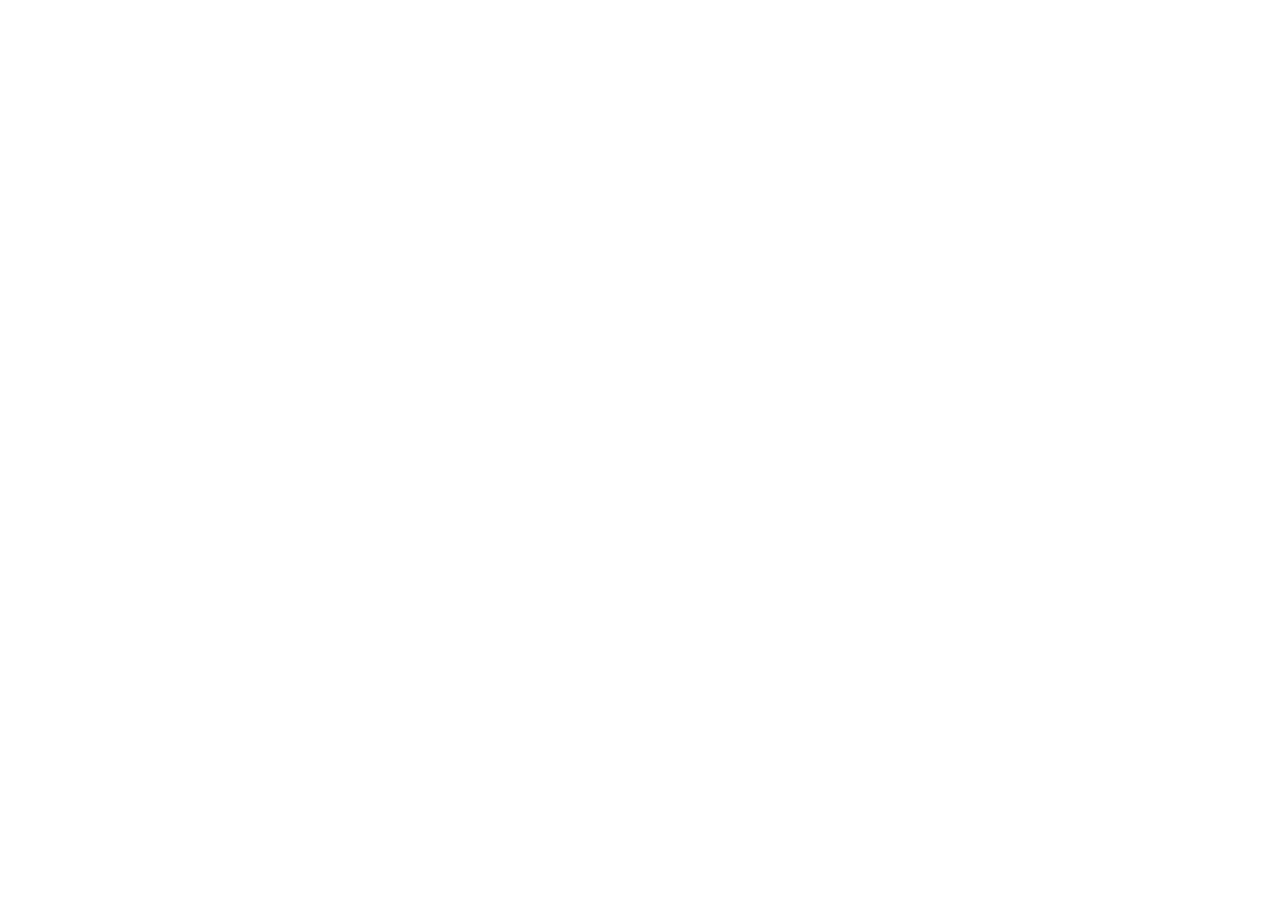
==== index.html @ c8fdb0d6 "Rename index (2).html to index.html" ====
<!DOCTYPE html>
<html lang="en">
<head>
<meta charset="UTF-8"/>
<meta name="viewport" content="width=device-width,initial-scale=1.0"/>
<title>VK Air Conditioner &amp; Service | AC Repair &amp; Installation — Coimbatore</title>
<meta name="description" content="VK Air Conditioner &amp; Service — trusted AC repair, installation, gas refilling and servicing across Coimbatore and 40km. Your Comfort, Our Responsibility."/>
<meta property="og:title" content="VK Air Conditioner &amp; Service — Coimbatore"/>
<meta property="og:description" content="Doorstep AC service by Vinoth Kumar S. — 5+ years, honest pricing, all brands."/>
<meta property="og:image" content="logo.png"/>
<link rel="icon" type="image/png" href="logo.png"/>
<link href="https://fonts.googleapis.com/css2?family=Cormorant+Garamond:ital,wght@0,400;0,600;0,700;1,400;1,700&family=Outfit:wght@300;400;500;600;700&family=JetBrains+Mono:wght@400;500&display=swap" rel="stylesheet"/>
<script type="application/ld+json">{"@context":"https://schema.org","@type":"LocalBusiness","name":"VK Air Conditioner & Service","telephone":"+91-96774-52008","email":"VKAirconditionservice002@gmail.com","slogan":"Your Comfort, Our Responsibility","address":{"@type":"PostalAddress","streetAddress":"Sastri Road, Rathinapuri","addressLocality":"Coimbatore","postalCode":"641027","addressRegion":"Tamil Nadu","addressCountry":"IN"},"openingHoursSpecification":{"@type":"OpeningHoursSpecification","dayOfWeek":["Monday","Tuesday","Wednesday","Thursday","Friday","Saturday"],"opens":"09:00","closes":"18:00"},"founder":{"@type":"Person","name":"Vinoth Kumar S."}}<\/script>
<link rel="stylesheet" href="style.css"/>
</head>
<body>
<a href="#main" class="skip-link">Skip to main content</a>
<div id="cur-ring"></div><div id="cur-dot"></div>
<canvas id="ember-canvas"></canvas>
<div class="nebula"></div>

<!-- TOP BAR -->
<div id="topbar">
  <div class="tb-left">
    <a class="tb-item" href="tel:+919677452008">&#128222; +91 96774 52008</a>
    <a class="tb-item" href="mailto:VKAirconditionservice002@gmail.com">&#9993; VKAirconditionservice002@gmail.com</a>
    <span class="tb-item">&#128336; Mon-Sat 9AM-6PM</span>
  </div>
  <div><span class="tb-badge">&#128205; Coimbatore + 40 km</span></div>
</div>

<!-- NAVBAR -->
<nav id="navbar">
  <a href="#hero" class="nav-brand">
    <img src="logo.png" alt="VK Air Conditioner and Service Logo" class="nav-logo"/>
    <div class="nav-text-wrap">
      <div class="nav-name">VK Air <b>Conditioner</b> &amp; Service</div>
      <div class="nav-tagline">Your Comfort, Our Responsibility</div>
    </div>
  </a>
  <ul class="nav-links">
    <li><a href="#services">Services</a></li>
    <li><a href="#about">About</a></li>
    <li><a href="#service-area">Coverage</a></li>
    <li><a href="#why">Why Us</a></li>
    <li><a href="#faq">FAQ</a></li>
    <li><a href="#contact">Contact</a></li>
  </ul>
  <a class="btn-nav-call" href="tel:+919677452008">&#128222; Call Now</a>
  <button class="ham" id="ham" onclick="openNav()"><span></span><span></span><span></span></button>
</nav>
<div class="m-overlay" id="mOverlay" onclick="closeNav()"></div>
<div class="m-nav" id="mNav">
  <button class="m-close" onclick="closeNav()">X</button>
  <a href="#services" onclick="closeNav()">Services</a>
  <a href="#about" onclick="closeNav()">About Us</a>
  <a href="#service-area" onclick="closeNav()">Coverage</a>
  <a href="#why" onclick="closeNav()">Why Us</a>
  <a href="#faq" onclick="closeNav()">FAQ</a>
  <a href="#contact" onclick="closeNav()">Contact</a>
  <a href="tel:+919677452008" style="color:var(--gold);font-weight:600">&#128222; +91 96774 52008</a>
</div>

<main id="main">

<!-- HERO -->
<section id="hero">
  <div class="hero-inner">
    <div class="hero-left">
      <div class="h-eyebrow"><span>&#128081;</span> Founder-Led | 5+ Years | Coimbatore</div>
      <h1 class="hero-title">
        <span class="t-small">Your Comfort,</span>
        <span class="t-accent">Our Responsibility.</span>
      </h1>
      <p class="hero-sub"><strong>VK Air Conditioner &amp; Service</strong> delivers honest, doorstep AC repair and installation across Coimbatore — handled personally by <strong>Vinoth Kumar S.</strong>, Senior Technician &amp; Founder.</p>
      <div class="hero-ctas">
        <button class="btn-primary" onclick="openModal()">&#128295; Book a Service</button>
        <a class="btn-outline" href="tel:+919677452008">&#128222; +91 96774 52008</a>
      </div>
      <div class="hero-stats">
        <div class="hst"><div class="hst-num" data-count="5" data-sfx="+">5+</div><div class="hst-label">Years Experience</div></div>
        <div class="hst"><div class="hst-num" data-count="40" data-sfx=" km">40 km</div><div class="hst-label">Service Radius</div></div>
        <div class="hst"><div class="hst-num">100%</div><div class="hst-label">Doorstep Service</div></div>
        <div class="hst"><div class="hst-num">Mon-Sat</div><div class="hst-label">9 AM - 6 PM</div></div>
      </div>
    </div>
    <div class="hero-right">
      <div class="scan"></div><div class="scan"></div>
      <div class="orb-ring orb-r1"><div class="orb-node on-gold">&#10052;</div></div>
      <div class="orb-ring orb-r2"><div class="orb-node on-red">&#128295;</div></div>
      <div class="orb-ring orb-r3"><div class="orb-node on-cream">&#9881;</div></div>
      <div class="hero-card">
        <div class="hc-icon">&#10052;</div>
        <div class="hc-title">AC Health Check</div>
        <div class="hc-sub">On-Site | Clear Quote</div>
        <div class="hc-div"></div>
        <div class="hc-rows">
          <div class="hc-row"><span>Cooling</span><b>Checked</b></div>
          <div class="hc-row"><span>Gas Level</span><b>Checked</b></div>
          <div class="hc-row"><span>Drainage</span><b>Checked</b></div>
        </div>
        <div class="hc-badge">SERVICE ACTIVE</div>
      </div>
      <div class="chip chip-1"><div class="chip-label">Service Area</div><div class="chip-val">Coimbatore + 40km</div><div class="chip-delta">Rathinapuri HQ</div></div>
      <div class="chip chip-2"><div class="chip-label">Available</div><div class="chip-val">Mon to Sat</div><div class="chip-delta">9 AM to 6 PM</div></div>
    </div>
  </div>
</section>

<!-- SERVICES -->
<section id="services">
  <div class="container">
    <div class="sec-head">
      <span class="sec-eye">// What We Do</span>
      <h2 class="sec-title">Complete AC <em>Service &amp; Repair</em></h2>
      <div class="gold-line"><div class="gold-line-inner">&#10070;</div></div>
      <p class="sec-sub">From routine maintenance to urgent repairs — every AC issue handled honestly and with care.</p>
    </div>
  </div>
  <div class="svc-list">
    <div class="svc-row from-left">
      <div class="svc-content"><div class="svc-num">// 01</div><div class="svc-name">AC Service &amp; Maintenance</div><p class="svc-desc">Regular cleaning, filter wash, coil cleaning and performance check to keep your AC running efficiently all year long. Prevents costly breakdowns before they happen.</p><div class="svc-tag">&#11088; Most Booked</div></div>
      <div class="svc-visual"><div class="svc-icon-bg">&#129529;</div><div class="svc-icon-fg">&#129529;</div></div>
    </div>
    <div class="svc-row from-right reversed">
      <div class="svc-content"><div class="svc-num">// 02</div><div class="svc-name">AC Repair</div><p class="svc-desc">Full diagnosis and repair of cooling failures, poor airflow, unusual noises, remote faults, PCB issues and all other AC problems — all brands covered.</p><div class="svc-tag">&#128295; All Brands</div></div>
      <div class="svc-visual"><div class="svc-icon-bg">&#128295;</div><div class="svc-icon-fg">&#128295;</div></div>
    </div>
    <div class="svc-row from-left">
      <div class="svc-content"><div class="svc-num">// 03</div><div class="svc-name">AC Installation</div><p class="svc-desc">Professional installation of new split and window AC units — proper piping, electrical connection and a full post-install test run included.</p><div class="svc-tag">&#127959; New Units</div></div>
      <div class="svc-visual"><div class="svc-icon-bg">&#127959;</div><div class="svc-icon-fg">&#127959;</div></div>
    </div>
    <div class="svc-row from-right reversed">
      <div class="svc-content"><div class="svc-num">// 04</div><div class="svc-name">AC Dismantling &amp; Relocation</div><p class="svc-desc">Safe removal and careful reinstallation of your AC when you are shifting home or rearranging your space. Indoor and outdoor units both handled.</p><div class="svc-tag">&#128230; Shifting Service</div></div>
      <div class="svc-visual"><div class="svc-icon-bg">&#128230;</div><div class="svc-icon-fg">&#128230;</div></div>
    </div>
    <div class="svc-row from-left">
      <div class="svc-content"><div class="svc-num">// 05</div><div class="svc-name">AC Gas Refilling</div><p class="svc-desc">Refrigerant top-up and recharge for all common gas types. A thorough leak check is performed before refilling to ensure lasting cooling performance.</p><div class="svc-tag">&#127777; All Gas Types</div></div>
      <div class="svc-visual"><div class="svc-icon-bg">&#127777;</div><div class="svc-icon-fg">&#127777;</div></div>
    </div>
    <div class="svc-row from-right reversed">
      <div class="svc-content"><div class="svc-num">// 06</div><div class="svc-name">Water &amp; Gas Leakage Repair</div><p class="svc-desc">Fixing indoor unit water dripping caused by blocked drains. Detecting and sealing refrigerant leaks at joints, valves or coils — then precise recharge.</p><div class="svc-tag">&#128167; Leak Specialists</div></div>
      <div class="svc-visual"><div class="svc-icon-bg">&#128167;</div><div class="svc-icon-fg">&#128167;</div></div>
    </div>
    <div class="svc-row from-left">
      <div class="svc-content"><div class="svc-num">// 07</div><div class="svc-name">General AC Complaints</div><p class="svc-desc">Odd smells, ice formation, unit not switching on, thermostat problems, error codes — any AC complaint is taken seriously and fully resolved.</p><div class="svc-tag">&#128203; All Issues Welcome</div></div>
      <div class="svc-visual"><div class="svc-icon-bg">&#128203;</div><div class="svc-icon-fg">&#128203;</div></div>
    </div>
  </div>
</section>

<!-- ABOUT -->
<section id="about">
  <div class="container">
    <div class="about-wrap">
      <div class="founder-stage">
        <div class="founder-rings"><div class="fr fr-1"></div><div class="fr fr-2"></div><div class="fr fr-3"></div></div>
        <div class="founder-card">
          <div class="founder-glow"></div>
          <div class="founder-crown-icon">&#128081;</div>
          <div class="founder-av">VK</div>
          <div class="founder-name">Vinoth Kumar S.</div>
          <div class="founder-role">Founder &amp; Senior Technician</div>
          <div class="founder-exp">5+ Years of Experience</div>
          <div class="founder-sep"></div>
          <p class="founder-quote">"Every customer deserves an honest diagnosis and a job done right — that is the promise behind VK Air Conditioner and Service."</p>
        </div>
      </div>
      <div class="about-content">
        <div class="a-label">// About Us</div>
        <h2 class="about-title">Founder-Led Service, <em>Built on Trust</em></h2>
        <p class="about-p">VK Air Conditioner &amp; Service was founded by <strong>Vinoth Kumar S.</strong>, a senior AC technician with over five years of hands-on experience repairing, installing and maintaining air conditioners across Coimbatore.</p>
        <p class="about-p">Every job is handled personally — with the same care you would want for your own home. No middlemen, no call centers, just direct, honest doorstep service from someone who knows AC systems inside and out.</p>
        <div class="about-list">
          <div class="about-li"><div class="ali-icon">&#128081;</div>Founder-led — every visit handled personally by Vinoth Kumar S.</div>
          <div class="about-li"><div class="ali-icon">&#11088;</div>5+ years of focused AC repair, installation and maintenance expertise</div>
          <div class="about-li"><div class="ali-icon">&#128205;</div>Based in Rathinapuri, covering Coimbatore and up to 40km around</div>
        </div>
        <div class="about-nums">
          <div class="an-box"><div class="an-num">5+</div><div class="an-label">Years Experience</div></div>
          <div class="an-box"><div class="an-num">40 km</div><div class="an-label">Service Radius</div></div>
          <div class="an-box"><div class="an-num">100%</div><div class="an-label">Doorstep Service</div></div>
          <div class="an-box"><div class="an-num">All</div><div class="an-label">Brands Serviced</div></div>
        </div>
      </div>
    </div>
  </div>
</section>

<!-- SERVICE AREA -->
<section id="service-area">
  <div class="container">
    <div class="area-wrap">
      <div class="area-radar-stage">
        <div class="ar-sweep"></div>
        <div class="ar-ring ar-r3"></div><div class="ar-ring ar-r2"></div><div class="ar-ring ar-r1"></div>
        <div class="ar-center">VK</div>
        <div class="ar-pin" style="top:calc(50% - 58px);left:calc(50% + 40px);transform:translate(-50%,-50%)"><div class="ar-dot"></div><div class="ar-pin-label">RS Puram</div></div>
        <div class="ar-pin" style="top:calc(50% + 35px);left:calc(50% - 68px);transform:translate(-50%,-50%)"><div class="ar-dot"></div><div class="ar-pin-label">Gandhipuram</div></div>
        <div class="ar-pin" style="top:calc(50% + 48px);left:calc(50% + 118px);transform:translate(-50%,-50%)"><div class="ar-dot"></div><div class="ar-pin-label">Peelamedu</div></div>
        <div class="ar-pin" style="top:calc(50% - 122px);left:calc(50% - 32px);transform:translate(-50%,-50%)"><div class="ar-dot"></div><div class="ar-pin-label">Saravanampatti</div></div>
        <div class="ar-pin" style="top:calc(50% + 12px);left:calc(50% - 135px);transform:translate(-50%,-50%)"><div class="ar-dot"></div><div class="ar-pin-label">Vadavalli</div></div>
        <div class="ar-pin" style="top:calc(50% + 105px);left:calc(50% + 148px);transform:translate(-50%,-50%)"><div class="ar-dot"></div><div class="ar-pin-label">Sulur</div></div>
        <div class="ar-pin" style="top:calc(50% - 58px);left:calc(50% - 165px);transform:translate(-50%,-50%)"><div class="ar-dot"></div><div class="ar-pin-label">Madukkarai</div></div>
        <div class="ar-radius">40 km radius</div>
      </div>
      <div class="area-content">
        <div class="a-label">// Service Coverage</div>
        <h2 class="area-title">Serving Coimbatore <em>and Beyond</em></h2>
        <p class="area-body">Based in <strong>Rathinapuri</strong>, we cover all of Coimbatore city and surrounding areas within approximately <strong>40 km</strong>. Not sure if we reach you? Just WhatsApp us.</p>
        <div class="chips-wrap">
          <span class="chip-area hq">Rathinapuri HQ</span>
          <span class="chip-area">RS Puram</span><span class="chip-area">Gandhipuram</span><span class="chip-area">Peelamedu</span>
          <span class="chip-area">Saibaba Colony</span><span class="chip-area">Singanallur</span><span class="chip-area">Ramanathapuram</span>
          <span class="chip-area">Ukkadam</span><span class="chip-area">Saravanampatti</span><span class="chip-area">Vadavalli</span>
          <span class="chip-area">Podanur</span><span class="chip-area">Madukkarai</span><span class="chip-area">Sulur</span>
          <span class="chip-area">Thudiyalur</span><span class="chip-area">Kuniyamuthur</span><span class="chip-area">Mettupalayam</span>
        </div>
        <p style="font-size:0.82rem;color:var(--muted)">Not in the list? <a href="https://wa.me/919677452008" style="color:var(--gold)" target="_blank">WhatsApp us</a> and we will confirm within minutes.</p>
      </div>
    </div>
  </div>
</section>

<!-- WHY US -->
<section id="why">
  <div class="container">
    <div class="sec-head">
      <span class="sec-eye">// Why Choose Us</span>
      <h2 class="sec-title">Built on <em>Trust and Experience</em></h2>
      <div class="gold-line"><div class="gold-line-inner">&#10070;</div></div>
    </div>
    <div class="why-grid">
      <div class="why-card"><div class="why-icon">&#128081;</div><div class="why-name">5+ Years Expertise</div><p class="why-text">Founder-led service with deep hands-on technical knowledge across all AC types and brands.</p></div>
      <div class="why-card"><div class="why-icon">&#127968;</div><div class="why-name">Doorstep Service</div><p class="why-text">We come to you — no need to transport your AC. Every service done at your home or office.</p></div>
      <div class="why-card"><div class="why-icon">&#128172;</div><div class="why-name">Transparent Pricing</div><p class="why-text">Clear cost discussion before any work begins. No hidden charges, no last-minute surprises.</p></div>
      <div class="why-card"><div class="why-icon">&#129520;</div><div class="why-name">Genuine Parts</div><p class="why-text">Only quality, genuine parts used for all repairs — shown to you on request before fitting.</p></div>
      <div class="why-card"><div class="why-icon">&#9889;</div><div class="why-name">Quick Scheduling</div><p class="why-text">Fast slots across Coimbatore and within 40km. Same-day visits often available.</p></div>
      <div class="why-card"><div class="why-icon">&#9989;</div><div class="why-name">Honest Diagnosis</div><p class="why-text">We explain exactly what is wrong, in plain language — no unnecessary part replacements.</p></div>
    </div>
  </div>
</section>

<!-- PROCESS -->
<section id="process">
  <div class="container">
    <div class="sec-head">
      <span class="sec-eye">// How It Works</span>
      <h2 class="sec-title">Simple, <em>Honest Process</em></h2>
      <div class="gold-line"><div class="gold-line-inner">&#10070;</div></div>
    </div>
    <div class="process-grid">
      <div class="process-step"><div class="ps-bubble">1</div><div class="ps-title">Call or Message</div><p class="ps-text">Reach us by phone or WhatsApp, or fill out the booking form with your AC issue.</p></div>
      <div class="process-step"><div class="ps-bubble">2</div><div class="ps-title">Schedule Visit</div><p class="ps-text">We confirm a convenient time slot and come to your location, Monday through Saturday.</p></div>
      <div class="process-step"><div class="ps-bubble">3</div><div class="ps-title">Diagnose and Quote</div><p class="ps-text">Vinoth inspects the unit, explains the issue clearly and gives a fair quote before starting.</p></div>
      <div class="process-step"><div class="ps-bubble">4</div><div class="ps-title">Job Completed</div><p class="ps-text">Work done with genuine parts. Feel free to call anytime after with questions or concerns.</p></div>
    </div>
  </div>
</section>

<!-- PRICING PROMISE -->
<section id="pricing">
  <div class="container">
    <div class="sec-head">
      <span class="sec-eye">// Our Promise</span>
      <h2 class="sec-title">What Every Visit <em>Includes</em></h2>
      <div class="gold-line"><div class="gold-line-inner">&#10070;</div></div>
      <p class="sec-sub">Honest service from the first call to the final handshake — here is what to expect every time.</p>
    </div>
    <div class="pricing-grid">
      <div class="price-card"><div class="pc-glow"></div><div class="pc-icon">&#128269;</div><div class="pc-name">On-Site Inspection</div><p class="pc-text">We visit your location and inspect the AC unit in person before suggesting any repair or part.</p></div>
      <div class="price-card"><div class="pc-glow"></div><div class="pc-icon">&#128172;</div><div class="pc-name">Clear Cost Discussion</div><p class="pc-text">You will know the estimated cost before any work begins — no surprises on the final bill.</p></div>
      <div class="price-card"><div class="pc-glow"></div><div class="pc-icon">&#129520;</div><div class="pc-name">Genuine Parts Used</div><p class="pc-text">Replacement parts sourced from trusted suppliers and shown to you when fitted.</p></div>
      <div class="price-card"><div class="pc-glow"></div><div class="pc-icon">&#128483;</div><div class="pc-name">Plain Explanations</div><p class="pc-text">Vinoth explains what is wrong and why, in simple terms — not confusing technical jargon.</p></div>
      <div class="price-card"><div class="pc-glow"></div><div class="pc-icon">&#128336;</div><div class="pc-name">Convenient Slots</div><p class="pc-text">Visits scheduled around your availability, Monday through Saturday, 9 AM to 6 PM.</p></div>
      <div class="price-card"><div class="pc-glow"></div><div class="pc-icon">&#128242;</div><div class="pc-name">Easy Follow-Up</div><p class="pc-text">Reach out by call or WhatsApp anytime after the service with any follow-up question.</p></div>
    </div>
    <p style="text-align:center;margin-top:2rem;font-size:0.82rem;color:var(--muted)">Final price always discussed and confirmed by you before work begins.</p>
  </div>
</section>

<!-- REVIEWS -->
<section id="testimonials">
  <div class="container">
    <div class="sec-head">
      <span class="sec-eye">// Feedback</span>
      <h2 class="sec-title">Reviews and <em>Testimonials</em></h2>
      <div class="gold-line"><div class="gold-line-inner">&#10070;</div></div>
    </div>
    <div class="rev-grid">
      <div class="rev-card"><div class="rev-stars">5 Stars</div><p class="rev-text">"We are collecting reviews from happy customers across Coimbatore. Had a service recently? We would love to hear how it went!"</p><div class="rev-foot"><div class="rev-av">VK</div><div><div class="rev-name">VK Air Conditioner and Service</div><div class="rev-loc">Building our reputation, one job at a time</div></div></div></div>
      <div class="rev-card"><div class="rev-stars">Share</div><p class="rev-text">"If we have helped with your AC, let your neighbours know! Your feedback helps families in Coimbatore find reliable, honest doorstep service."</p><div class="rev-foot"><div class="rev-av">&#128221;</div><div><div class="rev-name">Share Your Experience</div><div class="rev-loc">WhatsApp or Google Maps review</div></div></div></div>
      <div class="rev-card"><div class="rev-stars">Promise</div><p class="rev-text">"Founder-led, hands-on, and personally accountable for every job — that is the standard Vinoth holds himself to on every visit, every time."</p><div class="rev-foot"><div class="rev-av">VK</div><div><div class="rev-name">Vinoth Kumar S.</div><div class="rev-loc">Founder and Senior Technician</div></div></div></div>
    </div>
  </div>
</section>

<!-- FAQ -->
<section id="faq">
  <div class="container">
    <div class="sec-head">
      <span class="sec-eye">// Questions</span>
      <h2 class="sec-title">Frequently Asked <em>Questions</em></h2>
      <div class="gold-line"><div class="gold-line-inner">&#10070;</div></div>
    </div>
    <div class="faq-inner">
      <div class="faq-item"><button class="faq-q" onclick="toggleFaq(this)">What AC services do you provide? <span class="faq-chev">v</span></button><div class="faq-a"><p>We handle AC service and maintenance, repair, installation, dismantling and relocation, gas refilling, water leakage repair, gas leakage repair, and general AC complaints.</p></div></div>
      <div class="faq-item"><button class="faq-q" onclick="toggleFaq(this)">Which areas do you cover? <span class="faq-chev">v</span></button><div class="faq-a"><p>We are based in Rathinapuri and serve all of Coimbatore plus surrounding areas within roughly 40km including RS Puram, Gandhipuram, Peelamedu, Saravanampatti, Sulur and Madukkarai.</p></div></div>
      <div class="faq-item"><button class="faq-q" onclick="toggleFaq(this)">Do you work on Sundays? <span class="faq-chev">v</span></button><div class="faq-a"><p>We are closed on Sundays. Working hours are Monday to Saturday, 9 AM to 6 PM. For Sunday issues, message us and we will get back to you first thing Monday.</p></div></div>
      <div class="faq-item"><button class="faq-q" onclick="toggleFaq(this)">Do you service all AC brands? <span class="faq-chev">v</span></button><div class="faq-a"><p>Yes — split and window AC units from all major brands including Samsung, LG, Daikin, Voltas, Carrier, Hitachi and Panasonic. Not sure? Send us the model details on WhatsApp.</p></div></div>
      <div class="faq-item"><button class="faq-q" onclick="toggleFaq(this)">What if the issue returns after repair? <span class="faq-chev">v</span></button><div class="faq-a"><p>If you notice the same problem shortly after our visit, just call or message us — we will take another look and make it right.</p></div></div>
      <div class="faq-item"><button class="faq-q" onclick="toggleFaq(this)">How is the cost decided? <span class="faq-chev">v</span></button><div class="faq-a"><p>After inspecting the AC, Vinoth will explain the issue and give you a cost estimate. Work only begins after you agree. No hidden charges — everything is discussed upfront.</p></div></div>
    </div>
  </div>
</section>

<!-- CONTACT -->
<section id="contact">
  <div class="container">
    <div class="sec-head">
      <span class="sec-eye">// Get In Touch</span>
      <h2 class="sec-title">Contact <em>VK Air Conditioner</em></h2>
      <div class="gold-line"><div class="gold-line-inner">&#10070;</div></div>
      <p class="sec-sub">Call, WhatsApp or send a message. We respond quickly during working hours.</p>
    </div>
    <div class="contact-wrap">
      <div>
        <h3 class="contact-title">We Are Here <em>to Help</em></h3>
        <p class="contact-intro">Reach us directly by phone or WhatsApp — or fill the form and we will get back to you as soon as possible.</p>
        <div class="contact-items">
          <div class="ci"><div class="ci-icon">&#128222;</div><div><div class="ci-label">Phone and WhatsApp</div><div class="ci-value"><a href="tel:+919677452008">+91 96774 52008</a></div><div class="ci-sub">Mon to Sat, 9 AM to 6 PM</div></div></div>
          <div class="ci"><div class="ci-icon">&#9993;</div><div><div class="ci-label">Email</div><div class="ci-value"><a href="mailto:VKAirconditionservice002@gmail.com">VKAirconditionservice002@gmail.com</a></div></div></div>
          <div class="ci"><div class="ci-icon">&#128205;</div><div><div class="ci-label">Address</div><div class="ci-value">Sastri Road, Rathinapuri, Coimbatore 641027, Tamil Nadu</div></div></div>
          <div class="ci"><div class="ci-icon">&#128336;</div><div><div class="ci-label">Working Hours</div><div class="ci-value">Monday to Saturday, 9:00 AM to 6:00 PM</div><div class="ci-sub" style="color:#9b2626">Sunday Closed</div></div></div>
        </div>
        <div class="map-embed"><iframe src="https://www.google.com/maps?q=Sastri+Road,+Rathinapuri,+Coimbatore,+641027&output=embed" loading="lazy" allowfullscreen referrerpolicy="no-referrer-when-downgrade" title="VK Air Conditioner and Service Location"></iframe></div>
      </div>
      <div class="cf-wrap">
        <div class="cf-title">Send a Message</div>
        <div class="cf-sub">We will get back to you as soon as possible.</div>
        <div class="cf-row">
          <div class="cf-grp"><label>Full Name</label><input type="text" placeholder="Your name" id="cf-name"/></div>
          <div class="cf-grp"><label>Phone Number</label><input type="tel" placeholder="+91 phone number" id="cf-phone"/></div>
        </div>
        <div class="cf-grp"><label>Email (Optional)</label><input type="email" placeholder="your@email.com" id="cf-email"/></div>
        <div class="cf-grp"><label>Service Needed</label>
          <select id="cf-service">
            <option value="">Select a service</option>
            <option>AC Service and Maintenance</option><option>AC Repair</option>
            <option>AC Installation</option><option>AC Dismantling and Relocation</option>
            <option>AC Gas Refilling</option><option>Water Leakage Repair</option>
            <option>Gas Leakage Repair</option><option>General AC Complaint</option>
            <option>Other</option>
          </select>
        </div>
        <div class="cf-grp"><label>Message</label><textarea placeholder="Tell us about your AC issue..." id="cf-message"></textarea></div>
        <button class="btn-submit" onclick="submitContact()">Send Message</button>
      </div>
    </div>
  </div>
</section>

</main>

<!-- FOOTER -->
<footer>
  <div class="container">
    <div class="foot-wrap">
      <div>
        <div class="foot-brand"><img src="logo.png" alt="VK Air Conditioner and Service logo" class="foot-logo"/><div><div class="foot-name">VK Air <b>Conditioner</b> and Service</div><div class="foot-tagline">Your Comfort, Our Responsibility</div></div></div>
        <p class="foot-desc">Founder-led, doorstep AC service across Coimbatore and within 40km. Honest pricing, genuine parts, every time.</p>
        <div class="foot-phones">
          <a class="foot-phone" href="tel:+919677452008">&#128222; +91 96774 52008</a>
          <a class="foot-phone" href="mailto:VKAirconditionservice002@gmail.com">&#9993; VKAirconditionservice002@gmail.com</a>
        </div>
      </div>
      <div class="foot-col"><h4>Services</h4><ul><li><a href="#services">AC Service and Maintenance</a></li><li><a href="#services">AC Repair</a></li><li><a href="#services">AC Installation</a></li><li><a href="#services">AC Dismantling</a></li><li><a href="#services">Gas Refilling</a></li><li><a href="#services">Leakage Repair</a></li></ul></div>
      <div class="foot-col"><h4>Quick Links</h4><ul><li><a href="#about">About Us</a></li><li><a href="#service-area">Service Coverage</a></li><li><a href="#why">Why Choose Us</a></li><li><a href="#faq">FAQ</a></li><li><a href="#contact">Contact</a></li><li><a href="tel:+919677452008">Call Now</a></li></ul></div>
    </div>
    <div class="foot-bottom">
      <span>2025 VK Air Conditioner and Service. All rights reserved.</span>
      <span>Sastri Road, Rathinapuri, Coimbatore 641027</span>
    </div>
  </div>
</footer>

<!-- WHATSAPP -->
<a class="wa-wrap" href="https://wa.me/919677452008?text=Hi%20VK%20Air%20Conditioner%20Service%2C%20I%20would%20like%20to%20book%20an%20AC%20service." target="_blank">
  <div class="wa-tip">Chat on WhatsApp</div><div class="wa-btn">&#128172;</div>
</a>

<!-- MOBILE CALL BAR -->
<div class="callbar">
  <div class="callbar-inner">
    <a class="cb-btn" href="tel:+919677452008"><span class="cb-icon">&#128222;</span>Call</a>
    <a class="cb-btn wa-cta" href="https://wa.me/919677452008" target="_blank"><span class="cb-icon">&#128172;</span>WhatsApp</a>
    <button class="cb-btn gold-cta" onclick="openModal()"><span class="cb-icon">&#128295;</span>Book Now</button>
  </div>
</div>

<!-- MODAL -->
<div class="modal-ov" id="modal" onclick="closeModalOut(event)">
  <div class="modal-box">
    <div class="modal-head"><div class="modal-ttl">Book a Service</div><button class="modal-x" onclick="closeModal()">X</button></div>
    <div class="modal-body">
      <div class="cf-row">
        <div class="cf-grp"><label>Full Name</label><input type="text" placeholder="Your name" id="m-name"/></div>
        <div class="cf-grp"><label>Phone Number</label><input type="tel" placeholder="+91 number" id="m-phone"/></div>
      </div>
      <div class="cf-grp"><label>Service Required</label>
        <select id="m-svc"><option value="">Select a service</option><option>AC Service and Maintenance</option><option>AC Repair</option><option>AC Installation</option><option>AC Dismantling and Relocation</option><option>AC Gas Refilling</option><option>Water Leakage Repair</option><option>Gas Leakage Repair</option><option>General AC Complaint</option></select>
      </div>
      <div class="cf-row">
        <div class="cf-grp"><label>AC Brand</label><input type="text" placeholder="e.g. Samsung, Daikin" id="m-brand"/></div>
        <div class="cf-grp"><label>Preferred Date</label><input type="date" id="m-date"/></div>
      </div>
      <div class="cf-grp"><label>Your Area in Coimbatore</label><input type="text" placeholder="e.g. RS Puram, Peelamedu" id="m-area"/></div>
      <div class="cf-grp"><label>Describe the Issue</label><textarea placeholder="What is wrong with your AC?" id="m-issue"></textarea></div>
      <button class="btn-submit" onclick="confirmBook()">Confirm Booking</button>
      <p style="text-align:center;margin-top:1rem;font-size:0.76rem;color:var(--muted)">Or call: <a href="tel:+919677452008" style="color:var(--gold)">+91 96774 52008</a></p>
    </div>
  </div>
</div>

<!-- TOAST -->
<div class="toast" id="toast"><span id="toastTxt">Done!</span></div>

<script src="script.js"></script>
</body>
</html>
---- style.css ----
:root{
  --void:#060101;--deep:#0e0404;--wine:#1c0707;  --gold:#c9a227;--gold-l:#e8c84a;--gold-d:#9a7b1e;--gold-dim:#6b561a;
  --cream:#fdf3dc;--warm:#f0e0c0;--text:#e8d5b0;--muted:#9a8060;--dim:#5a4030;
  --glass-b:rgba(201,162,39,0.18);--glow:rgba(201,162,39,0.4);
  --fh:'Cormorant Garamond',serif;--fb:'Outfit',sans-serif;--fm:'JetBrains Mono',monospace;
  --shadow:0 30px 70px rgba(0,0,0,0.6);--r:14px;
}
*,*::before,*::after{box-sizing:border-box;margin:0;padding:0}
html{scroll-behavior:smooth;overflow-x:hidden}
body{background:var(--void);color:var(--text);font-family:var(--fb);overflow-x:hidden;cursor:none;line-height:1.6}
::-webkit-scrollbar{width:4px}::-webkit-scrollbar-track{background:var(--void)}::-webkit-scrollbar-thumb{background:var(--gold-d);border-radius:2px}

.skip-link{position:absolute;top:-100px;left:1rem;z-index:9999;background:var(--gold);color:var(--void);padding:.6rem 1.2rem;border-radius:0 0 8px 8px;font-weight:700;text-decoration:none;transition:top .2s}
.skip-link:focus{top:0}
#cur-ring,#cur-dot{position:fixed;pointer-events:none;z-index:9999;border-radius:50%;transform:translate(-50%,-50%)}
#cur-ring{width:40px;height:40px;border:1.5px solid rgba(201,162,39,.55);transition:all .14s ease}
#cur-dot{width:7px;height:7px;background:var(--gold);box-shadow:0 0 10px var(--gold),0 0 20px var(--gold-l)}
#ember-canvas{position:fixed;inset:0;z-index:0;pointer-events:none}
.nebula{position:fixed;inset:0;z-index:0;pointer-events:none;
  background:radial-gradient(ellipse 800px 600px at 80% 10%,rgba(123,26,26,.14) 0%,transparent 65%),
    radial-gradient(ellipse 600px 500px at 10% 80%,rgba(74,18,18,.12) 0%,transparent 65%),
    radial-gradient(ellipse 900px 400px at 50% 50%,rgba(201,162,39,.04) 0%,transparent 70%);
  animation:nebPulse 14s ease-in-out infinite alternate}
@keyframes nebPulse{0%{opacity:1}100%{opacity:.65}}
body::after{content:'';position:fixed;inset:0;z-index:1;pointer-events:none;opacity:.35;
  background-image:url("data:image/svg+xml,%3Csvg viewBox='0 0 256 256' xmlns='http://www.w3.org/2000/svg'%3E%3Cfilter id='n'%3E%3CfeTurbulence type='fractalNoise' baseFrequency='.85' numOctaves='4' stitchTiles='stitch'/%3E%3C/filter%3E%3Crect width='100%25' height='100%25' filter='url(%23n)' opacity='.03'/%3E%3C/svg%3E")}
.container{max-width:1200px;margin:0 auto;padding:0 28px;position:relative;z-index:2}
section{position:relative;z-index:2}

/* TOPBAR */
#topbar{background:var(--wine);border-bottom:1px solid var(--glass-b);padding:.55rem 5%;display:flex;align-items:center;justify-content:space-between;position:relative;z-index:1001}
.tb-left{display:flex;gap:2rem;flex-wrap:wrap}
.tb-item{display:flex;align-items:center;gap:.45rem;font-size:.76rem;color:var(--muted);text-decoration:none;transition:color .2s;font-family:var(--fm)}
.tb-item:hover{color:var(--gold)}
.tb-badge{background:rgba(201,162,39,.12);border:1px solid rgba(201,162,39,.28);border-radius:50px;padding:.22rem .9rem;color:var(--gold);font-size:.68rem;letter-spacing:1px;font-family:var(--fm)}
@media(max-width:768px){#topbar{display:none}}

/* NAVBAR */
nav{position:sticky;top:0;width:100%;z-index:1000;padding:.8rem 5%;display:flex;align-items:center;justify-content:space-between;background:rgba(14,4,4,.82);backdrop-filter:blur(22px);border-bottom:1px solid var(--glass-b);transition:all .3s}
.nav-brand{display:flex;align-items:center;gap:.85rem;text-decoration:none}
.nav-logo{width:48px;height:48px;object-fit:contain;background:var(--cream);border-radius:10px;padding:4px;box-shadow:0 4px 18px rgba(201,162,39,.25);transition:transform .4s cubic-bezier(.34,1.56,.64,1)}
.nav-brand:hover .nav-logo{transform:scale(1.1) rotate(-5deg)}
.nav-text-wrap{display:flex;flex-direction:column;line-height:1.2}
.nav-name{font-family:var(--fh);font-size:1.1rem;font-weight:700;color:var(--cream);letter-spacing:.3px}
.nav-name b{color:var(--gold)}
.nav-tagline{font-family:var(--fm);font-size:.58rem;color:var(--gold);letter-spacing:2px;text-transform:uppercase;margin-top:1px}
.nav-links{display:flex;gap:2.2rem;list-style:none}
.nav-links a{font-size:.84rem;color:var(--muted);text-decoration:none;font-weight:400;transition:color .2s;position:relative;padding-bottom:2px}
.nav-links a::after{content:'';position:absolute;bottom:0;left:0;width:0;height:1px;background:var(--gold);transition:width .3s cubic-bezier(.16,1,.3,1)}
.nav-links a:hover{color:var(--cream)}.nav-links a:hover::after{width:100%}
.btn-nav-call{display:inline-flex;align-items:center;gap:.5rem;background:linear-gradient(135deg,var(--gold),var(--gold-d));color:var(--void);font-weight:700;font-size:.84rem;padding:.55rem 1.5rem;border-radius:50px;text-decoration:none;border:none;cursor:none;box-shadow:0 0 24px rgba(201,162,39,.38);transition:all .3s cubic-bezier(.34,1.56,.64,1)}
.btn-nav-call:hover{transform:translateY(-2px);box-shadow:0 0 40px rgba(201,162,39,.6)}
.ham{display:none;flex-direction:column;gap:5px;background:none;border:none;cursor:none;padding:6px}
.ham span{display:block;width:24px;height:2px;background:var(--gold);border-radius:2px;transition:all .3s}
.m-overlay{display:none;position:fixed;inset:0;z-index:1090;background:rgba(0,0,0,.6);backdrop-filter:blur(3px)}
.m-overlay.open{display:block}
.m-nav{display:none;position:fixed;top:0;right:0;bottom:0;width:290px;z-index:1100;background:var(--wine);border-left:1px solid var(--glass-b);padding:5rem 2rem 2rem;flex-direction:column;gap:.2rem;transform:translateX(100%);transition:transform .4s cubic-bezier(.16,1,.3,1);box-shadow:-12px 0 40px rgba(0,0,0,.5)}
.m-nav.open{display:flex;transform:translateX(0)}
.m-nav a{color:var(--muted);text-decoration:none;font-size:1rem;padding:.85rem 0;border-bottom:1px solid var(--glass-b);transition:color .2s}
.m-nav a:hover{color:var(--gold)}
.m-close{position:absolute;top:1.5rem;right:1.5rem;background:none;border:1px solid var(--glass-b);color:var(--gold);width:36px;height:36px;border-radius:50%;font-size:1rem;cursor:none;font-weight:700}

/* HERO */
#hero{min-height:100vh;display:flex;align-items:center;overflow:hidden;position:relative;background:linear-gradient(160deg,var(--void) 0%,var(--wine) 40%,var(--void) 100%)}
#hero::before{content:'';position:absolute;inset:0;z-index:1;background:radial-gradient(ellipse 120% 100% at 50% 0%,rgba(123,26,26,.35) 0%,transparent 60%),linear-gradient(180deg,transparent 60%,var(--void) 100%)}
.hero-inner{display:grid;grid-template-columns:1fr 1fr;gap:0;align-items:center;width:100%;max-width:1400px;margin:0 auto;padding:5rem 5% 4rem;position:relative;z-index:2}
.hero-left{padding-right:4rem}
.h-eyebrow{display:inline-flex;align-items:center;gap:.6rem;margin-bottom:2rem;background:rgba(201,162,39,.1);border:1px solid rgba(201,162,39,.28);border-radius:50px;padding:.4rem 1.1rem;font-family:var(--fm);font-size:.68rem;letter-spacing:2px;text-transform:uppercase;color:var(--gold);animation:fadeUp .9s .1s both}
.hero-title{font-family:var(--fh);font-size:clamp(3rem,5.5vw,5.5rem);font-weight:700;line-height:1.05;color:var(--cream);letter-spacing:-.5px;animation:fadeUp .9s .25s both}
.t-accent{display:block;color:var(--gold);font-style:italic;text-shadow:0 0 60px rgba(201,162,39,.35)}
.t-small{font-size:clamp(1.6rem,3vw,3rem);color:var(--warm);font-weight:600;font-style:normal}
.hero-sub{font-size:1.05rem;color:var(--muted);line-height:1.85;max-width:480px;margin:2rem 0 2.8rem;animation:fadeUp .9s .45s both}
.hero-sub strong{color:var(--warm)}
.hero-ctas{display:flex;gap:1.1rem;flex-wrap:wrap;animation:fadeUp .9s .6s both}
.btn-primary{display:inline-flex;align-items:center;gap:.6rem;background:linear-gradient(135deg,var(--gold-l),var(--gold),var(--gold-d));color:var(--void);font-family:var(--fb);font-weight:700;font-size:1rem;padding:1rem 2.4rem;border-radius:50px;border:none;cursor:none;box-shadow:0 0 40px rgba(201,162,39,.45),0 12px 35px rgba(0,0,0,.3);transition:all .35s cubic-bezier(.34,1.56,.64,1);position:relative;overflow:hidden}
.btn-primary::after{content:'';position:absolute;top:-50%;left:-60%;width:40%;height:200%;background:rgba(255,255,255,.2);transform:skewX(-20deg);transition:left .5s}
.btn-primary:hover{transform:translateY(-4px);box-shadow:0 0 60px rgba(201,162,39,.65),0 16px 40px rgba(0,0,0,.4)}
.btn-primary:hover::after{left:160%}
.btn-outline{display:inline-flex;align-items:center;gap:.6rem;background:transparent;border:1.5px solid rgba(201,162,39,.4);color:var(--gold);font-family:var(--fb);font-weight:600;font-size:1rem;padding:1rem 2.4rem;border-radius:50px;cursor:none;transition:all .3s;text-decoration:none}
.btn-outline:hover{background:rgba(201,162,39,.1);border-color:var(--gold);transform:translateY(-2px)}
.hero-stats{display:grid;grid-template-columns:repeat(4,1fr);gap:0;margin-top:3.5rem;padding-top:2.5rem;border-top:1px solid var(--glass-b);animation:fadeUp .9s .8s both}
.hst{border-right:1px solid var(--glass-b);padding:0 1.5rem 0 0}
.hst:last-child{border-right:none}.hst:not(:first-child){padding-left:1.5rem}
.hst-num{font-family:var(--fh);font-size:2.2rem;font-weight:700;color:var(--gold);line-height:1}
.hst-label{font-size:.72rem;color:var(--muted);margin-top:.3rem;font-family:var(--fm);letter-spacing:.5px}
.hero-right{position:relative;height:520px;display:flex;align-items:center;justify-content:center;animation:fadeUp .9s .4s both}
.orb-ring{position:absolute;border-radius:50%;top:50%;left:50%;transform:translate(-50%,-50%)}
.orb-r1{width:220px;height:220px;border:1px solid rgba(201,162,39,.2);animation:orbitSpin 18s linear infinite}
.orb-r2{width:340px;height:340px;border:1px dashed rgba(201,162,39,.13);animation:orbitSpin 28s linear infinite reverse}
.orb-r3{width:460px;height:460px;border:1px solid rgba(123,26,26,.3);animation:orbitSpin 40s linear infinite}
@keyframes orbitSpin{from{transform:translate(-50%,-50%) rotate(0)}to{transform:translate(-50%,-50%) rotate(360deg)}}
.orb-node{position:absolute;top:-14px;left:calc(50% - 14px);width:28px;height:28px;border-radius:50%;display:flex;align-items:center;justify-content:center;font-size:.9rem}
.on-gold{background:rgba(201,162,39,.2);border:1px solid rgba(201,162,39,.4);color:var(--gold)}
.on-red{background:rgba(123,26,26,.4);border:1px solid rgba(155,38,38,.4);color:#f87171}
.on-cream{background:rgba(253,243,220,.1);border:1px solid rgba(253,243,220,.2);color:var(--cream)}
.hero-card{position:absolute;top:50%;left:50%;transform:translate(-50%,-50%);width:230px;background:rgba(30,8,8,.75);backdrop-filter:blur(20px);border:1px solid rgba(201,162,39,.28);border-radius:22px;padding:2rem 1.6rem;text-align:center;box-shadow:0 0 60px rgba(201,162,39,.12),0 0 120px rgba(123,26,26,.2),var(--shadow);animation:heroCardFloat 5s ease-in-out infinite}
@keyframes heroCardFloat{0%,100%{transform:translate(-50%,-50%) translateY(0) rotate(-1deg)}50%{transform:translate(-50%,-50%) translateY(-16px) rotate(1deg)}}
.hc-icon{font-size:3rem;filter:drop-shadow(0 0 18px rgba(201,162,39,.6));margin-bottom:.8rem}
.hc-title{font-family:var(--fh);font-size:1.25rem;font-weight:700;color:var(--cream)}
.hc-sub{font-family:var(--fm);font-size:.65rem;color:var(--muted);margin-top:.3rem;letter-spacing:1px}
.hc-div{width:40px;height:1px;background:linear-gradient(90deg,transparent,var(--gold),transparent);margin:1rem auto}
.hc-rows{display:flex;flex-direction:column;gap:.4rem}
.hc-row{display:flex;justify-content:space-between;font-family:var(--fm);font-size:.65rem}
.hc-row span{color:var(--muted)}.hc-row b{color:var(--gold-l)}
.hc-badge{margin-top:1rem;background:rgba(201,162,39,.12);border:1px solid rgba(201,162,39,.25);border-radius:4px;padding:.25rem .7rem;font-family:var(--fm);font-size:.58rem;color:var(--gold);letter-spacing:1.5px;display:inline-block}
.chip{position:absolute;background:rgba(22,4,4,.9);backdrop-filter:blur(16px);border:1px solid var(--glass-b);border-radius:12px;padding:.8rem 1.1rem;box-shadow:0 8px 32px rgba(0,0,0,.4)}
.chip-1{top:8%;left:2%;animation:chipA 5.5s ease-in-out infinite}
.chip-2{bottom:14%;right:0%;animation:chipB 4.5s ease-in-out infinite}
@keyframes chipA{0%,100%{transform:translateY(0) rotate(-1deg)}50%{transform:translateY(-12px) rotate(1deg)}}
@keyframes chipB{0%,100%{transform:translateY(0) rotate(1deg)}50%{transform:translateY(-10px) rotate(-1deg)}}
.chip-label{font-family:var(--fm);font-size:.58rem;color:var(--muted);letter-spacing:1.5px;text-transform:uppercase}
.chip-val{font-family:var(--fh);font-size:1.15rem;font-weight:700;color:var(--cream);margin-top:.25rem}
.chip-delta{font-family:var(--fm);font-size:.62rem;color:var(--gold);margin-top:.1rem}
.scan{position:absolute;left:0;right:0;height:1px;background:linear-gradient(90deg,transparent,rgba(201,162,39,.5),transparent);animation:scanAnim 5s ease-in-out infinite;opacity:0}
.scan:nth-child(1){top:35%;animation-delay:0s}.scan:nth-child(2){top:65%;animation-delay:2.5s}
@keyframes scanAnim{0%,100%{opacity:0;transform:scaleX(0)}40%{opacity:.8;transform:scaleX(1)}80%{opacity:.3;transform:scaleX(1)}}
@keyframes fadeUp{from{opacity:0;transform:translateY(28px)}to{opacity:1;transform:translateY(0)}}

/* SECTION HEADER */
.sec-head{text-align:center;margin-bottom:4.5rem}
.sec-eye{font-family:var(--fm);font-size:.68rem;letter-spacing:3px;text-transform:uppercase;color:var(--gold);margin-bottom:1rem;display:block}
.sec-title{font-family:var(--fh);font-size:clamp(2.2rem,4.5vw,3.8rem);font-weight:700;color:var(--cream);line-height:1.12;letter-spacing:-.3px}
.sec-title em{color:var(--gold);font-style:italic}
.sec-sub{font-size:.95rem;color:var(--muted);max-width:540px;margin:1.1rem auto 0;line-height:1.85}
.gold-line{display:flex;align-items:center;gap:1rem;justify-content:center;margin:1.2rem 0 0}
.gold-line::before,.gold-line::after{content:'';flex:1;max-width:80px;height:1px;background:linear-gradient(90deg,transparent,var(--gold))}
.gold-line-inner{font-size:.8rem;color:var(--gold)}

/* SERVICES */
#services{padding:7rem 0;background:linear-gradient(180deg,var(--void),var(--deep) 50%,var(--void))}
.svc-list{display:flex;flex-direction:column;gap:0}
.svc-row{display:grid;grid-template-columns:1fr 1fr;align-items:stretch;border-bottom:1px solid var(--glass-b);opacity:0;transition:opacity .7s,transform .7s}
.svc-row.vis{opacity:1;transform:none!important}
.svc-row.from-left{transform:translateX(-50px)}.svc-row.from-right{transform:translateX(50px)}
.svc-row:last-child{border-bottom:none}
.svc-row:hover .svc-content{background:rgba(201,162,39,.04)}
.svc-row:hover .svc-visual{background:rgba(201,162,39,.06)}
.svc-content{padding:3.5rem 4rem;display:flex;flex-direction:column;justify-content:center;border-right:1px solid var(--glass-b);transition:background .3s}
.svc-row.reversed .svc-content{order:2;border-right:none;border-left:1px solid var(--glass-b)}
.svc-row.reversed .svc-visual{order:1}
.svc-num{font-family:var(--fm);font-size:.65rem;color:var(--gold-dim);letter-spacing:3px;margin-bottom:1.2rem}
.svc-name{font-family:var(--fh);font-size:clamp(1.6rem,2.5vw,2.4rem);font-weight:700;color:var(--cream);margin-bottom:1rem;line-height:1.15}
.svc-desc{font-size:.92rem;color:var(--muted);line-height:1.85;max-width:440px;margin-bottom:1.8rem}
.svc-tag{display:inline-flex;align-items:center;gap:.4rem;background:rgba(201,162,39,.08);border:1px solid rgba(201,162,39,.2);border-radius:50px;padding:.35rem 1rem;font-family:var(--fm);font-size:.68rem;color:var(--gold);letter-spacing:1px}
.svc-visual{padding:3.5rem;display:flex;align-items:center;justify-content:center;position:relative;overflow:hidden;transition:background .3s;min-height:260px}
.svc-icon-bg{position:absolute;font-size:12rem;opacity:.035;transition:transform .6s,opacity .3s;user-select:none}
.svc-row:hover .svc-icon-bg{transform:scale(1.12) rotate(-8deg);opacity:.055}
.svc-icon-fg{font-size:3.8rem;position:relative;z-index:1;filter:drop-shadow(0 0 20px rgba(201,162,39,.5));transition:transform .4s cubic-bezier(.34,1.56,.64,1)}
.svc-row:hover .svc-icon-fg{transform:scale(1.15) rotate(-8deg)}

/* ABOUT */
#about{padding:7rem 0;position:relative;overflow:hidden;background:linear-gradient(160deg,var(--wine),var(--void) 60%)}
#about::before{content:'';position:absolute;inset:0;background:radial-gradient(ellipse 900px 700px at 0% 50%,rgba(201,162,39,.06) 0%,transparent 65%);pointer-events:none}
.about-wrap{display:grid;grid-template-columns:.9fr 1.1fr;gap:5rem;align-items:center}
.founder-stage{position:relative;height:500px;display:flex;align-items:center;justify-content:center}
.founder-rings .fr{position:absolute;border-radius:50%;top:50%;left:50%;transform:translate(-50%,-50%)}
.fr-1{width:240px;height:240px;border:1px solid rgba(201,162,39,.18);animation:orbitSpin 25s linear infinite}
.fr-2{width:360px;height:360px;border:1px dashed rgba(123,26,26,.3);animation:orbitSpin 38s linear infinite reverse}
.fr-3{width:460px;height:460px;border:1px solid rgba(201,162,39,.08);animation:orbitSpin 55s linear infinite}
.founder-card{position:relative;z-index:2;width:260px;background:rgba(28,7,7,.82);backdrop-filter:blur(20px);border:1px solid rgba(201,162,39,.28);border-radius:24px;padding:2.5rem 2rem;text-align:center;box-shadow:0 0 80px rgba(201,162,39,.1),0 0 140px rgba(123,26,26,.2),var(--shadow);animation:heroCardFloat 6s ease-in-out infinite}
.founder-glow{position:absolute;top:-40px;left:50%;transform:translateX(-50%);width:200px;height:200px;background:radial-gradient(circle,rgba(201,162,39,.2),transparent);filter:blur(20px);pointer-events:none}
.founder-crown-icon{font-size:2rem;margin-bottom:.6rem;filter:drop-shadow(0 0 12px rgba(201,162,39,.7))}
.founder-av{width:110px;height:110px;border-radius:50%;margin:0 auto 1.2rem;background:linear-gradient(135deg,var(--gold-l),var(--gold-d));display:flex;align-items:center;justify-content:center;font-family:var(--fh);font-size:2.5rem;font-weight:700;color:var(--void);box-shadow:0 0 0 6px rgba(201,162,39,.1),0 0 40px rgba(201,162,39,.3)}
.founder-name{font-family:var(--fh);font-size:1.5rem;font-weight:700;color:var(--cream)}
.founder-role{font-family:var(--fm);font-size:.65rem;color:var(--gold);letter-spacing:1.5px;text-transform:uppercase;margin-top:.35rem}
.founder-exp{display:inline-flex;align-items:center;gap:.4rem;margin-top:1.1rem;background:rgba(201,162,39,.1);border:1px solid rgba(201,162,39,.22);border-radius:50px;padding:.3rem .9rem;font-family:var(--fm);font-size:.7rem;color:var(--gold-l)}
.founder-sep{width:50px;height:1px;background:var(--glass-b);margin:1.3rem auto}
.founder-quote{font-family:var(--fh);font-size:.9rem;color:var(--muted);line-height:1.7;font-style:italic}
.about-content .a-label{font-family:var(--fm);font-size:.68rem;letter-spacing:3px;text-transform:uppercase;color:var(--gold);margin-bottom:.9rem}
.about-title{font-family:var(--fh);font-size:clamp(2rem,4vw,3.2rem);font-weight:700;color:var(--cream);line-height:1.2;margin-bottom:1.5rem}
.about-title em{color:var(--gold);font-style:italic}
.about-p{font-size:.92rem;color:var(--muted);line-height:1.9;margin-bottom:1.1rem}
.about-p strong{color:var(--warm)}
.about-list{display:flex;flex-direction:column;gap:1rem;margin:2rem 0}
.about-li{display:flex;align-items:flex-start;gap:1rem;font-size:.9rem;color:var(--warm)}
.ali-icon{width:30px;height:30px;border-radius:8px;flex-shrink:0;background:rgba(201,162,39,.1);border:1px solid rgba(201,162,39,.22);display:flex;align-items:center;justify-content:center;font-size:.8rem;margin-top:.1rem}
.about-nums{display:grid;grid-template-columns:repeat(2,1fr);gap:1rem;margin-top:1.5rem}
.an-box{background:rgba(201,162,39,.06);border:1px solid var(--glass-b);border-radius:14px;padding:1.2rem;transition:border-color .3s,background .3s}
.an-box:hover{border-color:rgba(201,162,39,.3);background:rgba(201,162,39,.08)}
.an-num{font-family:var(--fh);font-size:2.2rem;font-weight:700;background:linear-gradient(135deg,var(--gold-l),var(--gold));-webkit-background-clip:text;-webkit-text-fill-color:transparent;background-clip:text;line-height:1}
.an-label{font-family:var(--fm);font-size:.65rem;color:var(--muted);margin-top:.3rem;letter-spacing:.5px}

/* SERVICE AREA */
#service-area{padding:7rem 0;background:var(--void)}
.area-wrap{display:grid;grid-template-columns:1fr 1fr;gap:4rem;align-items:center}
.area-radar-stage{position:relative;height:420px;display:flex;align-items:center;justify-content:center}
.ar-ring{position:absolute;border-radius:50%;border:1px dashed rgba(201,162,39,.15)}
.ar-r1{width:140px;height:140px}.ar-r2{width:240px;height:240px;border-color:rgba(201,162,39,.1)}.ar-r3{width:360px;height:360px;border-color:rgba(201,162,39,.07)}
.ar-sweep{position:absolute;width:360px;height:360px;border-radius:50%;background:conic-gradient(from 0deg,rgba(201,162,39,.2),rgba(201,162,39,.05) 25%,transparent 40%);animation:radarSpin 7s linear infinite}
@keyframes radarSpin{from{transform:rotate(0)}to{transform:rotate(360deg)}}
.ar-center{position:relative;z-index:2;width:78px;height:78px;border-radius:50%;background:linear-gradient(135deg,var(--gold),var(--gold-d));display:flex;align-items:center;justify-content:center;font-family:var(--fh);font-weight:700;color:var(--void);font-size:1.2rem;letter-spacing:1px;box-shadow:0 0 0 8px rgba(201,162,39,.08),0 0 35px rgba(201,162,39,.4)}
.ar-pin{position:absolute;display:flex;flex-direction:column;align-items:center;gap:.2rem;z-index:3}
.ar-dot{width:9px;height:9px;background:var(--gold);border-radius:50%;box-shadow:0 0 8px var(--gold),0 0 16px rgba(201,162,39,.3);animation:pingDot 2s ease-in-out infinite}
@keyframes pingDot{0%,100%{box-shadow:0 0 8px var(--gold)}50%{box-shadow:0 0 16px var(--gold),0 0 30px rgba(201,162,39,.4)}}
.ar-pin-label{font-family:var(--fm);font-size:.58rem;color:var(--muted);white-space:nowrap;background:rgba(14,4,4,.85);padding:.1rem .4rem;border-radius:4px;margin-top:.15rem}
.ar-radius{position:absolute;bottom:0;right:10%;font-family:var(--fm);font-size:.65rem;color:var(--gold);background:rgba(201,162,39,.08);border:1px solid rgba(201,162,39,.2);padding:.25rem .8rem;border-radius:50px;letter-spacing:1px}
.area-content .a-label{font-family:var(--fm);font-size:.68rem;letter-spacing:3px;text-transform:uppercase;color:var(--gold);margin-bottom:.9rem}
.area-title{font-family:var(--fh);font-size:clamp(2rem,3.8vw,3rem);font-weight:700;color:var(--cream);line-height:1.2;margin-bottom:1.2rem}
.area-title em{color:var(--gold);font-style:italic}
.area-body{font-size:.92rem;color:var(--muted);line-height:1.9;margin-bottom:1.8rem}
.area-body strong{color:var(--warm)}
.chips-wrap{display:flex;flex-wrap:wrap;gap:.6rem;margin-bottom:1.8rem}
.chip-area{font-size:.78rem;padding:.4rem 1rem;border-radius:50px;background:rgba(255,240,200,.03);border:1px solid var(--glass-b);color:var(--muted);transition:all .25s}
.chip-area:hover{border-color:rgba(201,162,39,.35);color:var(--gold);background:rgba(201,162,39,.06)}
.chip-area.hq{background:rgba(201,162,39,.1);border-color:rgba(201,162,39,.3);color:var(--gold);font-weight:600}

/* WHY US */
#why{padding:7rem 0;background:linear-gradient(180deg,var(--void),var(--wine),var(--void))}
.why-grid{display:grid;grid-template-columns:repeat(3,1fr);gap:1px;background:var(--glass-b);border:1px solid var(--glass-b);border-radius:20px;overflow:hidden}
.why-card{background:var(--void);padding:3rem 2.5rem;text-align:center;position:relative;overflow:hidden;opacity:0;transform:translateY(22px);transition:opacity .6s,transform .6s,background .3s}
.why-card.vis{opacity:1;transform:translateY(0)}.why-card:hover{background:rgba(201,162,39,.04)}
.why-icon{font-size:2.5rem;margin-bottom:1.2rem;filter:drop-shadow(0 0 12px rgba(201,162,39,.4));transition:transform .4s cubic-bezier(.34,1.56,.64,1)}
.why-card:hover .why-icon{transform:scale(1.2) translateY(-4px)}
.why-name{font-family:var(--fh);font-size:1.2rem;font-weight:700;color:var(--cream);margin-bottom:.7rem}
.why-text{font-size:.84rem;color:var(--muted);line-height:1.75}

/* PROCESS */
#process{padding:7rem 0;background:var(--deep);position:relative;overflow:hidden}
#process::before{content:'';position:absolute;top:50%;left:10%;right:10%;height:1px;background:linear-gradient(90deg,transparent,var(--gold-dim) 30%,var(--gold-dim) 70%,transparent);opacity:.3;transform:translateY(-50%)}
.process-grid{display:grid;grid-template-columns:repeat(4,1fr);gap:2rem;position:relative;z-index:1}
.process-step{text-align:center;opacity:0;transform:translateY(24px);transition:opacity .6s,transform .6s}
.process-step.vis{opacity:1;transform:translateY(0)}
.ps-bubble{width:72px;height:72px;border-radius:50%;margin:0 auto 1.5rem;position:relative;background:var(--void);border:2px solid var(--gold-dim);display:flex;align-items:center;justify-content:center;font-family:var(--fh);font-size:1.8rem;font-weight:700;color:var(--gold);box-shadow:0 0 30px rgba(201,162,39,.15);transition:all .3s}
.process-step:hover .ps-bubble{border-color:var(--gold);box-shadow:0 0 40px rgba(201,162,39,.35);transform:scale(1.1)}
.ps-title{font-family:var(--fh);font-size:1.1rem;font-weight:700;color:var(--cream);margin-bottom:.6rem}
.ps-text{font-size:.83rem;color:var(--muted);line-height:1.75;max-width:200px;margin:0 auto}

/* PRICING */
#pricing{padding:7rem 0;background:linear-gradient(160deg,var(--void),var(--wine) 50%,var(--void))}
.pricing-grid{display:grid;grid-template-columns:repeat(3,1fr);gap:1.4rem}
.price-card{background:rgba(255,240,200,.03);border:1px solid var(--glass-b);border-radius:18px;padding:2.4rem 2rem;position:relative;overflow:hidden;opacity:0;transform:scale(.95);transition:opacity .55s,transform .55s,border-color .3s}
.price-card.vis{opacity:1;transform:scale(1)}.price-card:hover{border-color:rgba(201,162,39,.32)}
.pc-glow{position:absolute;top:-30px;right:-30px;width:100px;height:100px;border-radius:50%;background:radial-gradient(circle,rgba(201,162,39,.15),transparent);filter:blur(15px);opacity:0;transition:opacity .3s;pointer-events:none}
.price-card:hover .pc-glow{opacity:1}
.pc-icon{font-size:2rem;margin-bottom:1rem;filter:drop-shadow(0 0 8px rgba(201,162,39,.35))}
.pc-name{font-family:var(--fh);font-size:1.15rem;font-weight:700;color:var(--cream);margin-bottom:.6rem}
.pc-text{font-size:.84rem;color:var(--muted);line-height:1.75}

/* REVIEWS */
#testimonials{padding:7rem 0;background:var(--deep)}
.rev-grid{display:grid;grid-template-columns:repeat(3,1fr);gap:1.4rem}
.rev-card{background:rgba(255,240,200,.03);border:1px solid var(--glass-b);border-radius:18px;padding:2.2rem;opacity:0;transform:translateY(20px);transition:opacity .6s,transform .6s,border-color .3s}
.rev-card.vis{opacity:1;transform:translateY(0)}.rev-card:hover{border-color:rgba(201,162,39,.28)}
.rev-stars{color:var(--gold);font-size:.9rem;letter-spacing:2px;margin-bottom:1rem}
.rev-text{font-family:var(--fh);font-size:1rem;color:var(--muted);line-height:1.8;font-style:italic;margin-bottom:1.6rem}
.rev-foot{display:flex;align-items:center;gap:.9rem;padding-top:1.4rem;border-top:1px solid var(--glass-b)}
.rev-av{width:42px;height:42px;border-radius:50%;flex-shrink:0;background:linear-gradient(135deg,var(--gold),var(--gold-d));display:flex;align-items:center;justify-content:center;font-family:var(--fh);font-weight:700;color:var(--void);font-size:1rem}
.rev-name{font-family:var(--fh);font-size:.95rem;font-weight:700;color:var(--cream)}
.rev-loc{font-family:var(--fm);font-size:.62rem;color:var(--muted);margin-top:.15rem}

/* FAQ */
#faq{padding:7rem 0;background:linear-gradient(180deg,var(--void),var(--wine) 50%,var(--void))}
.faq-inner{max-width:750px;margin:0 auto}
.faq-item{border-bottom:1px solid var(--glass-b)}
.faq-q{width:100%;display:flex;align-items:center;justify-content:space-between;padding:1.6rem 0;background:none;border:none;color:var(--warm);font-family:var(--fh);font-size:1.05rem;font-weight:600;text-align:left;cursor:none;transition:color .2s}
.faq-q:hover{color:var(--gold)}.faq-chev{font-size:1rem;color:var(--gold);transition:transform .35s;flex-shrink:0;margin-left:1rem}
.faq-item.open .faq-chev{transform:rotate(180deg)}
.faq-a{max-height:0;overflow:hidden;transition:max-height .45s cubic-bezier(.16,1,.3,1)}
.faq-item.open .faq-a{max-height:250px}
.faq-a p{padding-bottom:1.4rem;font-size:.9rem;color:var(--muted);line-height:1.85}

/* CONTACT */
#contact{padding:7rem 0;background:var(--deep)}
.contact-wrap{display:grid;grid-template-columns:1fr 1.3fr;gap:4rem;align-items:start}
.contact-title{font-family:var(--fh);font-size:clamp(2rem,4vw,3rem);font-weight:700;color:var(--cream);line-height:1.2;margin-bottom:1rem}
.contact-title em{color:var(--gold);font-style:italic}
.contact-intro{font-size:.92rem;color:var(--muted);line-height:1.85;margin-bottom:2.2rem}
.contact-items{display:flex;flex-direction:column;gap:1rem;margin-bottom:2.5rem}
.ci{display:flex;align-items:flex-start;gap:1rem;background:rgba(255,240,200,.03);border:1px solid var(--glass-b);border-radius:14px;padding:1.2rem;transition:border-color .3s,background .3s}
.ci:hover{border-color:rgba(201,162,39,.28);background:rgba(201,162,39,.04)}
.ci-icon{width:44px;height:44px;border-radius:11px;flex-shrink:0;background:rgba(201,162,39,.1);border:1px solid rgba(201,162,39,.2);display:flex;align-items:center;justify-content:center;font-size:1.15rem}
.ci-label{font-family:var(--fm);font-size:.62rem;letter-spacing:1.5px;text-transform:uppercase;color:var(--gold);margin-bottom:.3rem}
.ci-value{font-size:.92rem;color:var(--warm);font-weight:500;line-height:1.6}
.ci-value a{color:var(--warm);text-decoration:none;transition:color .2s}
.ci-value a:hover{color:var(--gold)}
.ci-sub{font-size:.76rem;color:var(--muted);margin-top:.2rem}
.map-embed{border-radius:16px;overflow:hidden;border:1px solid var(--glass-b);height:240px;filter:saturate(.5) contrast(1.1) brightness(.65)}
.map-embed iframe{width:100%;height:100%;border:0;display:block}
.cf-wrap{background:rgba(255,240,200,.03);border:1px solid var(--glass-b);border-radius:22px;padding:2.6rem}
.cf-title{font-family:var(--fh);font-size:1.6rem;font-weight:700;color:var(--cream);margin-bottom:.3rem}
.cf-sub{font-size:.82rem;color:var(--muted);margin-bottom:2rem}
.cf-row{display:grid;grid-template-columns:1fr 1fr;gap:1rem}
.cf-grp{margin-bottom:1.1rem}
.cf-grp label{display:block;font-family:var(--fm);font-size:.62rem;letter-spacing:1.5px;text-transform:uppercase;color:var(--muted);margin-bottom:.5rem}
.cf-grp input,.cf-grp select,.cf-grp textarea{width:100%;background:rgba(255,240,200,.04);border:1px solid var(--glass-b);border-radius:10px;color:var(--cream);font-family:var(--fb);font-size:.88rem;padding:.8rem 1rem;outline:none;transition:border-color .25s,box-shadow .25s;appearance:none}
.cf-grp input:focus,.cf-grp select:focus,.cf-grp textarea:focus{border-color:rgba(201,162,39,.5);box-shadow:0 0 0 3px rgba(201,162,39,.1)}
.cf-grp select option{background:var(--wine);color:var(--cream)}
.cf-grp textarea{min-height:100px;resize:vertical}
.btn-submit{width:100%;padding:1rem;border:none;border-radius:12px;cursor:none;background:linear-gradient(135deg,var(--gold-l),var(--gold),var(--gold-d));color:var(--void);font-weight:700;font-size:.98rem;box-shadow:0 0 30px rgba(201,162,39,.32);transition:all .3s}
.btn-submit:hover{transform:translateY(-2px);box-shadow:0 0 50px rgba(201,162,39,.55)}

/* FOOTER */
footer{background:var(--wine);border-top:1px solid var(--glass-b);padding:4rem 0 1.5rem}
.foot-wrap{display:grid;grid-template-columns:1.5fr 1fr 1fr;gap:3.5rem;padding-bottom:2.5rem;border-bottom:1px solid var(--glass-b)}
.foot-brand{display:flex;align-items:center;gap:.9rem;margin-bottom:1.3rem}
.foot-logo{width:52px;height:52px;object-fit:contain;background:var(--cream);border-radius:10px;padding:4px;box-shadow:0 4px 18px rgba(201,162,39,.2)}
.foot-name{font-family:var(--fh);font-size:1.25rem;font-weight:700;color:var(--cream)}
.foot-name b{color:var(--gold)}
.foot-tagline{font-family:var(--fm);font-size:.62rem;color:var(--gold);letter-spacing:2px;text-transform:uppercase}
.foot-desc{font-size:.83rem;color:var(--muted);line-height:1.8;max-width:300px;margin-bottom:1.4rem}
.foot-phones{display:flex;flex-direction:column;gap:.5rem}
.foot-phone{display:flex;align-items:center;gap:.5rem;font-family:var(--fm);font-size:.76rem;color:var(--gold);text-decoration:none;transition:color .2s}
.foot-phone:hover{color:var(--gold-l)}
.foot-col h4{font-family:var(--fh);font-size:1rem;font-weight:700;color:var(--cream);margin-bottom:1.2rem}
.foot-col ul{list-style:none;display:flex;flex-direction:column;gap:.7rem}
.foot-col ul a{font-size:.83rem;color:var(--muted);text-decoration:none;transition:color .2s}
.foot-col ul a:hover{color:var(--gold)}
.foot-bottom{display:flex;align-items:center;justify-content:space-between;flex-wrap:wrap;gap:1rem;padding-top:1.8rem;font-family:var(--fm);font-size:.68rem;color:var(--dim)}

/* WHATSAPP */
.wa-wrap{position:fixed;bottom:88px;right:24px;z-index:950;display:flex;align-items:center;cursor:none;text-decoration:none}
.wa-btn{width:58px;height:58px;border-radius:50%;background:linear-gradient(135deg,#25d366,#128c7e);display:flex;align-items:center;justify-content:center;font-size:1.7rem;flex-shrink:0;box-shadow:0 6px 26px rgba(37,211,102,.38);transition:transform .3s cubic-bezier(.34,1.56,.64,1);position:relative}
.wa-btn:hover{transform:scale(1.12)}
.wa-btn::before{content:'';position:absolute;inset:0;border-radius:50%;background:rgba(37,211,102,.22);animation:waPing 2.5s ease-in-out infinite}
@keyframes waPing{0%,100%{transform:scale(1);opacity:.8}50%{transform:scale(1.6);opacity:0}}
.wa-tip{background:var(--wine);border:1px solid rgba(37,211,102,.25);border-radius:10px;padding:.6rem 1rem;font-family:var(--fb);font-size:.78rem;color:var(--cream);white-space:nowrap;margin-right:.7rem;transform:translateX(20px);opacity:0;pointer-events:none;transition:all .3s cubic-bezier(.16,1,.3,1);box-shadow:var(--shadow)}
.wa-wrap:hover .wa-tip{transform:translateX(0);opacity:1}

/* MOBILE CALLBAR */
.callbar{display:none;position:fixed;bottom:0;left:0;right:0;z-index:960;background:var(--wine);border-top:1px solid rgba(201,162,39,.2);box-shadow:0 -8px 30px rgba(0,0,0,.4)}
.callbar-inner{display:flex}
.cb-btn{flex:1;display:flex;flex-direction:column;align-items:center;gap:.2rem;padding:.75rem 0;text-decoration:none;color:var(--muted);font-size:.68rem;font-weight:600;border-right:1px solid rgba(255,255,255,.05);transition:background .2s;cursor:none}
.cb-btn:last-child{border-right:none}.cb-icon{font-size:1.2rem}
.cb-btn.gold-cta{background:linear-gradient(135deg,var(--gold),var(--gold-d));color:var(--void)}
.cb-btn.wa-cta{color:#6ee7b7}
@media(max-width:768px){.callbar{display:block}body{padding-bottom:62px}}

/* MODAL */
.modal-ov{position:fixed;inset:0;z-index:2000;background:rgba(6,1,1,.88);backdrop-filter:blur(8px);display:none;align-items:center;justify-content:center;padding:1rem}
.modal-ov.open{display:flex}
.modal-box{background:var(--wine);border:1px solid var(--glass-b);border-radius:20px;width:100%;max-width:540px;box-shadow:0 0 60px rgba(201,162,39,.12),var(--shadow);animation:mIn .38s cubic-bezier(.34,1.56,.64,1);overflow:hidden;max-height:90vh;overflow-y:auto}
@keyframes mIn{from{transform:scale(.9);opacity:0}to{transform:scale(1);opacity:1}}
.modal-head{display:flex;align-items:center;justify-content:space-between;padding:1.4rem 1.8rem;border-bottom:1px solid var(--glass-b)}
.modal-ttl{font-family:var(--fh);font-size:1.3rem;font-weight:700;color:var(--cream)}
.modal-x{width:32px;height:32px;border-radius:50%;background:rgba(255,255,255,.04);border:1px solid var(--glass-b);color:var(--muted);font-size:.95rem;cursor:none;display:flex;align-items:center;justify-content:center;transition:all .2s;font-weight:700}
.modal-x:hover{background:rgba(239,68,68,.12);color:#fca5a5}
.modal-body{padding:1.8rem}

/* TOAST */
.toast{position:fixed;bottom:78px;left:50%;transform:translateX(-50%) translateY(60px) scale(.95);z-index:3000;background:var(--wine);border:1px solid rgba(201,162,39,.3);border-radius:12px;padding:.9rem 1.6rem;display:flex;align-items:center;gap:.7rem;font-size:.85rem;color:var(--cream);opacity:0;transition:all .4s cubic-bezier(.34,1.56,.64,1);pointer-events:none;box-shadow:0 0 30px rgba(201,162,39,.12),var(--shadow);white-space:nowrap}
.toast.show{transform:translateX(-50%) translateY(0) scale(1);opacity:1}

/* RESPONSIVE */
@media(max-width:1100px){
  .hero-inner{grid-template-columns:1fr;text-align:center;gap:4rem;padding:4rem 5%}
  .hero-left{padding-right:0}.hero-sub{margin-left:auto;margin-right:auto}.hero-ctas{justify-content:center}.hero-stats{justify-content:center}
  .hero-right{height:380px;order:-1}.orb-r3{width:340px;height:340px}
  .about-wrap{grid-template-columns:1fr;gap:3rem}.founder-stage{height:360px}
  .area-wrap{grid-template-columns:1fr;gap:3rem}.area-radar-stage{order:-1;height:340px}
  .contact-wrap{grid-template-columns:1fr;gap:3rem}.foot-wrap{grid-template-columns:1fr 1fr;gap:2rem}
}
@media(max-width:900px){
  .nav-links{display:none}.ham{display:flex}
  .why-grid{grid-template-columns:1fr 1fr}.process-grid{grid-template-columns:1fr 1fr;gap:3rem}
  .pricing-grid{grid-template-columns:1fr 1fr}.rev-grid{grid-template-columns:1fr 1fr}
  .svc-row{grid-template-columns:1fr}.svc-row.reversed .svc-content,.svc-row.reversed .svc-visual{order:unset}
  .svc-row.reversed .svc-content{border-left:none;border-right:none}
  .svc-content{border-right:none;padding:2.5rem 2rem}.svc-visual{min-height:180px;padding:2rem}
}
@media(max-width:768px){
  .hero-stats{grid-template-columns:1fr 1fr;gap:1.2rem}.why-grid{grid-template-columns:1fr}
  .pricing-grid{grid-template-columns:1fr}.rev-grid{grid-template-columns:1fr}
  .foot-wrap{grid-template-columns:1fr;gap:2rem}.foot-bottom{flex-direction:column;align-items:flex-start}
  .cf-row{grid-template-columns:1fr}
}
@media(max-width:480px){.process-grid{grid-template-columns:1fr}#process::before{display:none}}

/* Dynamic active state */
.active{color:var(--gold)!important}
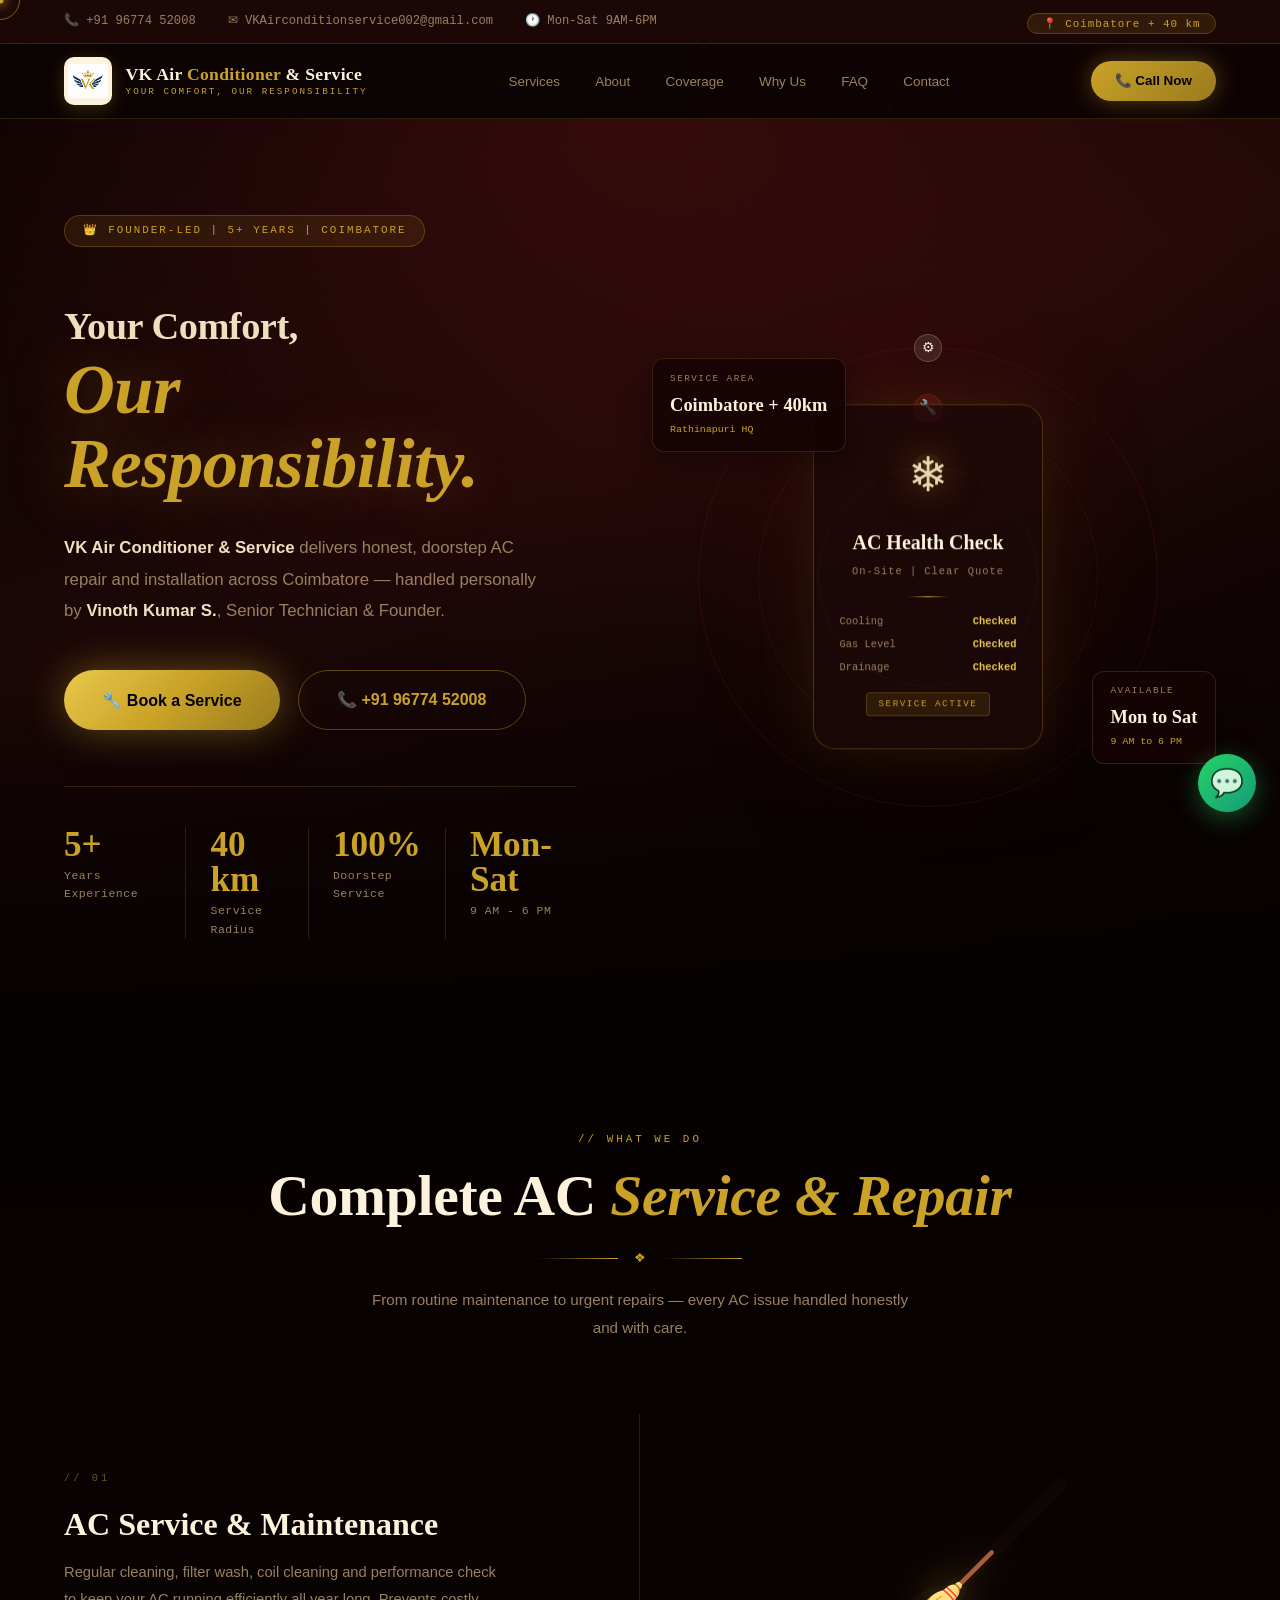
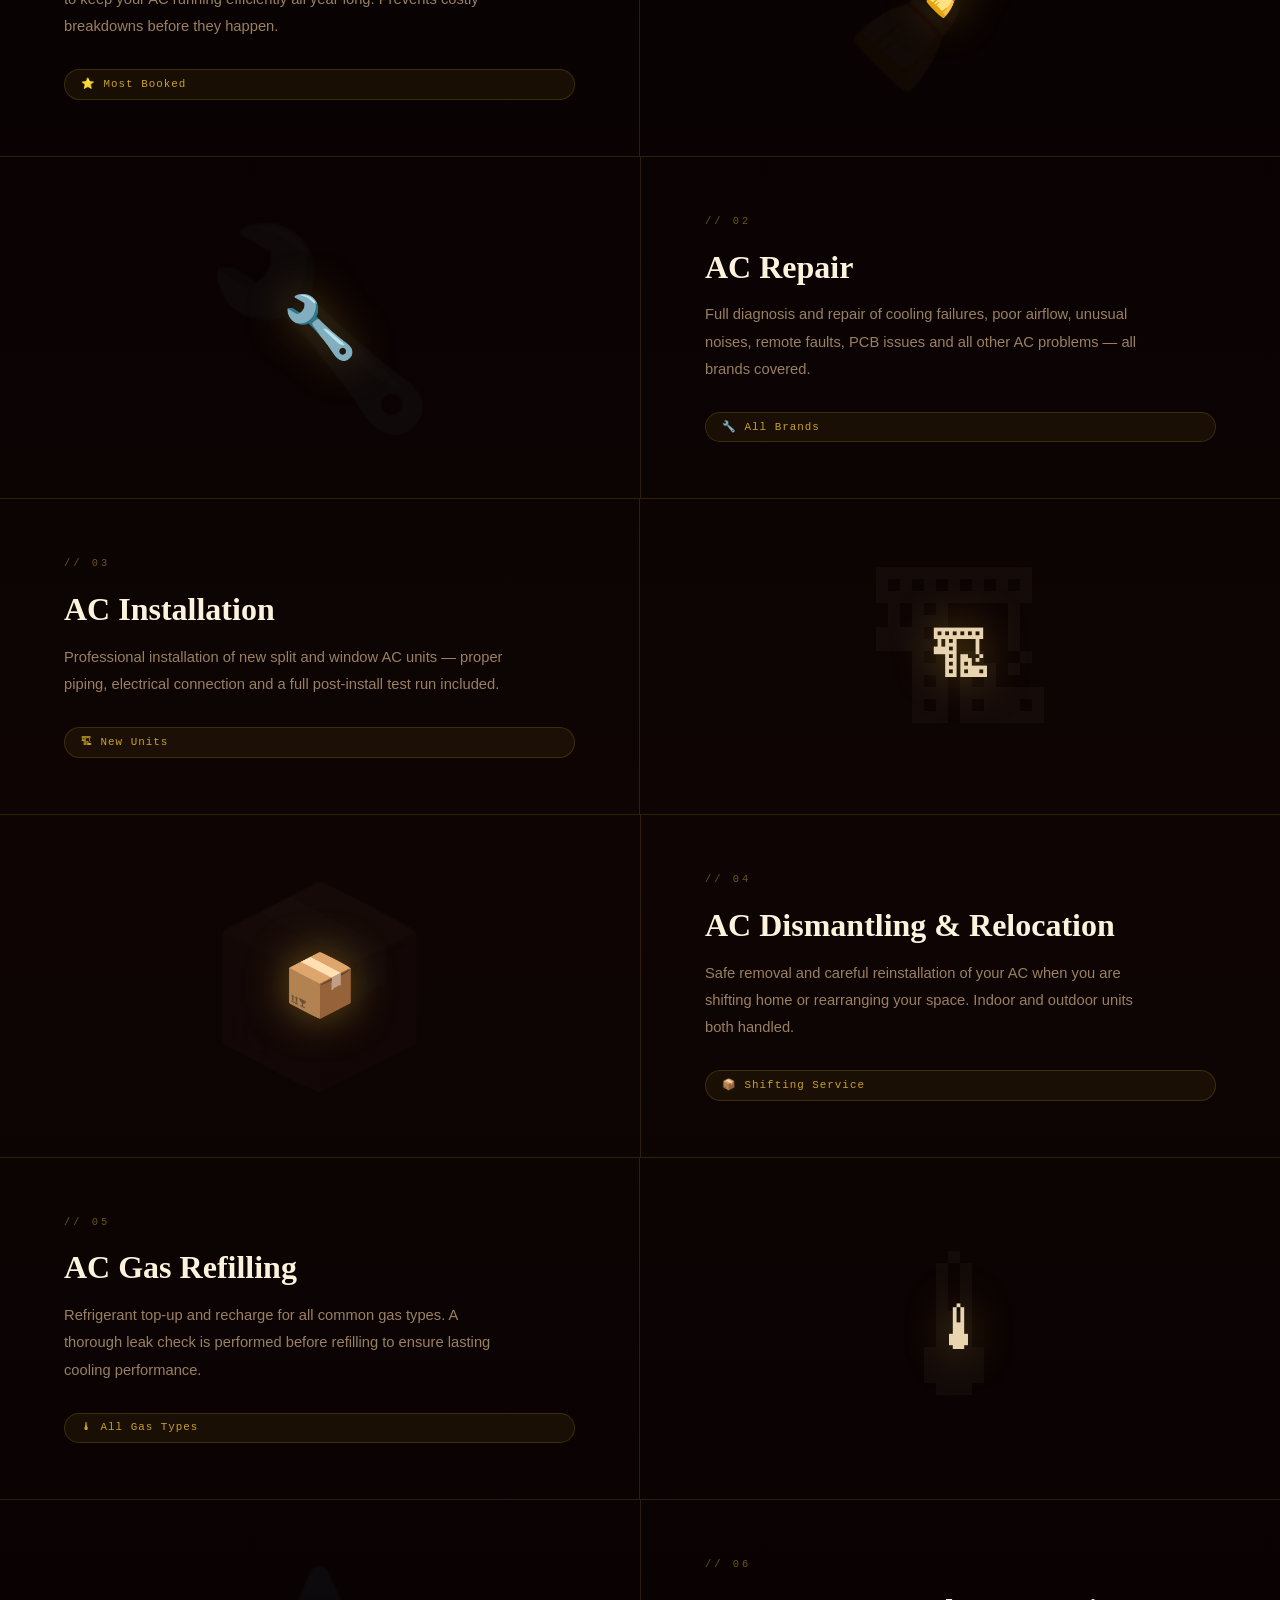
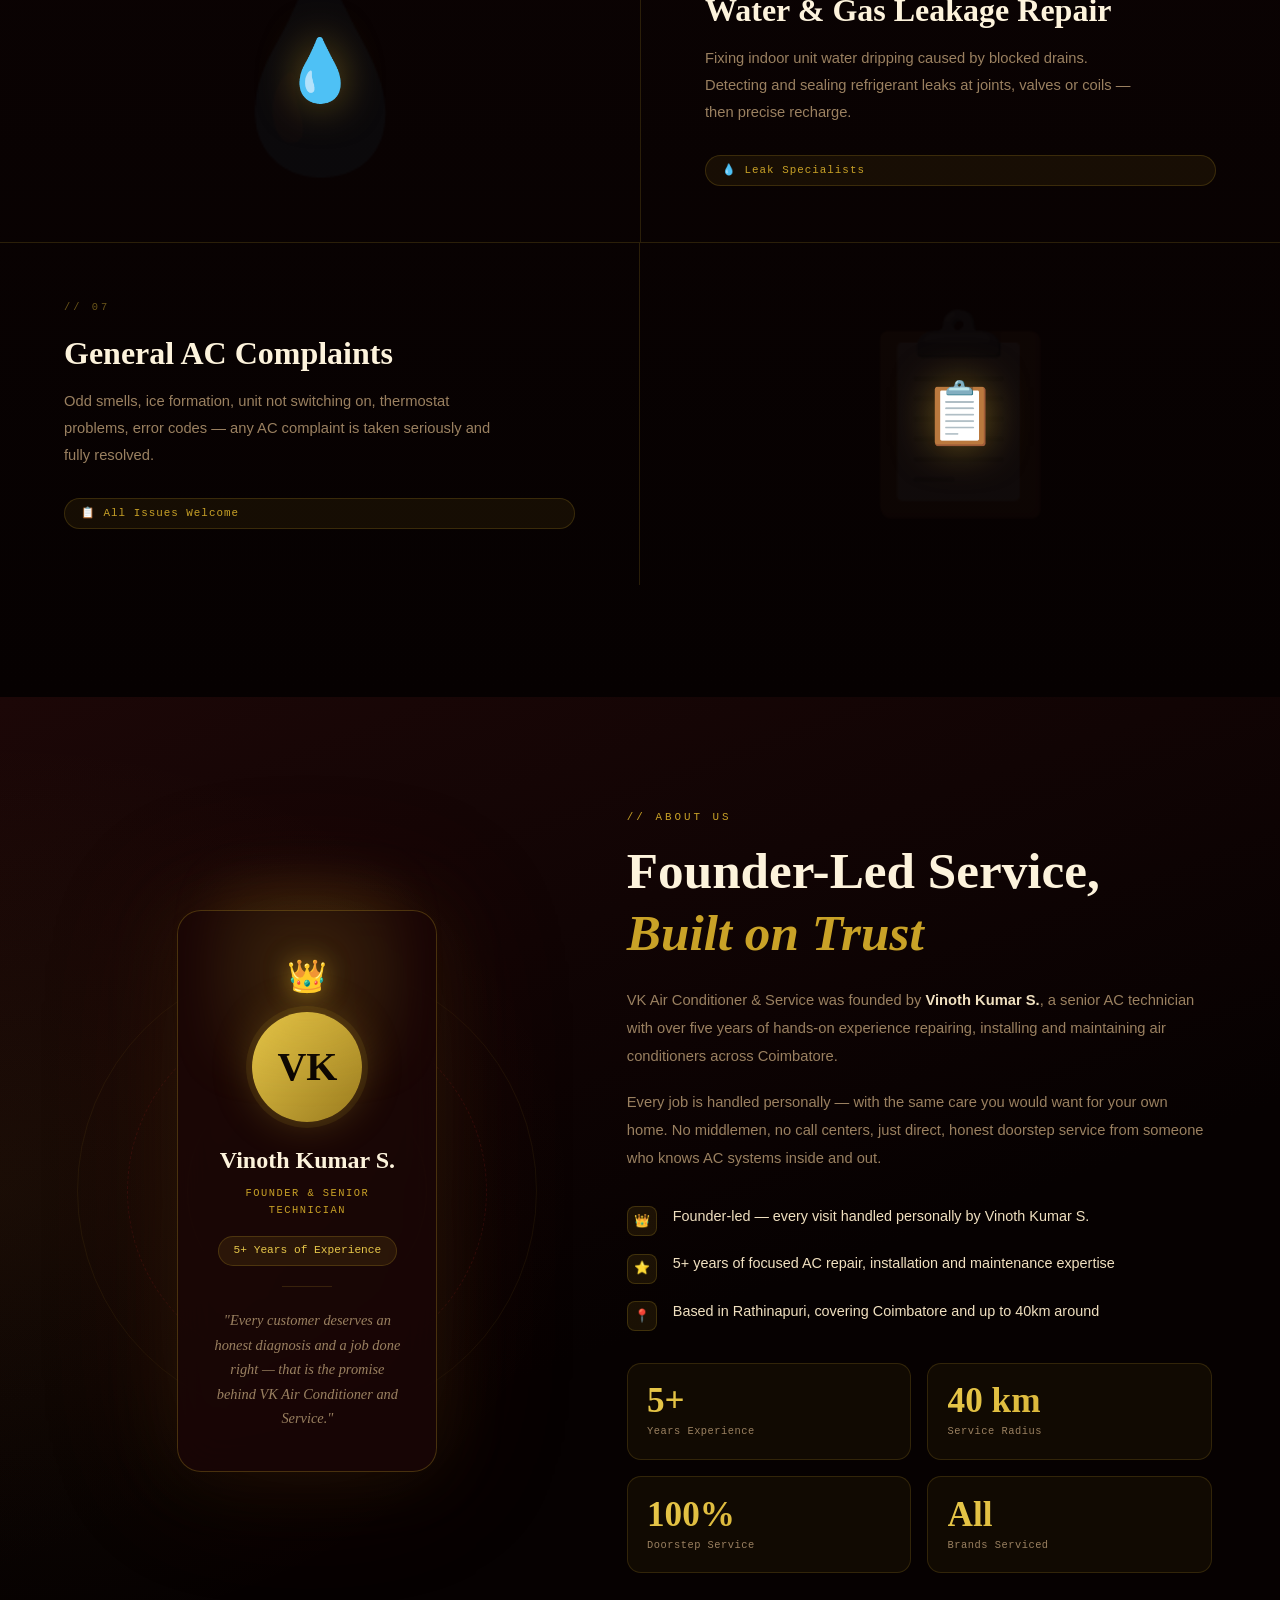
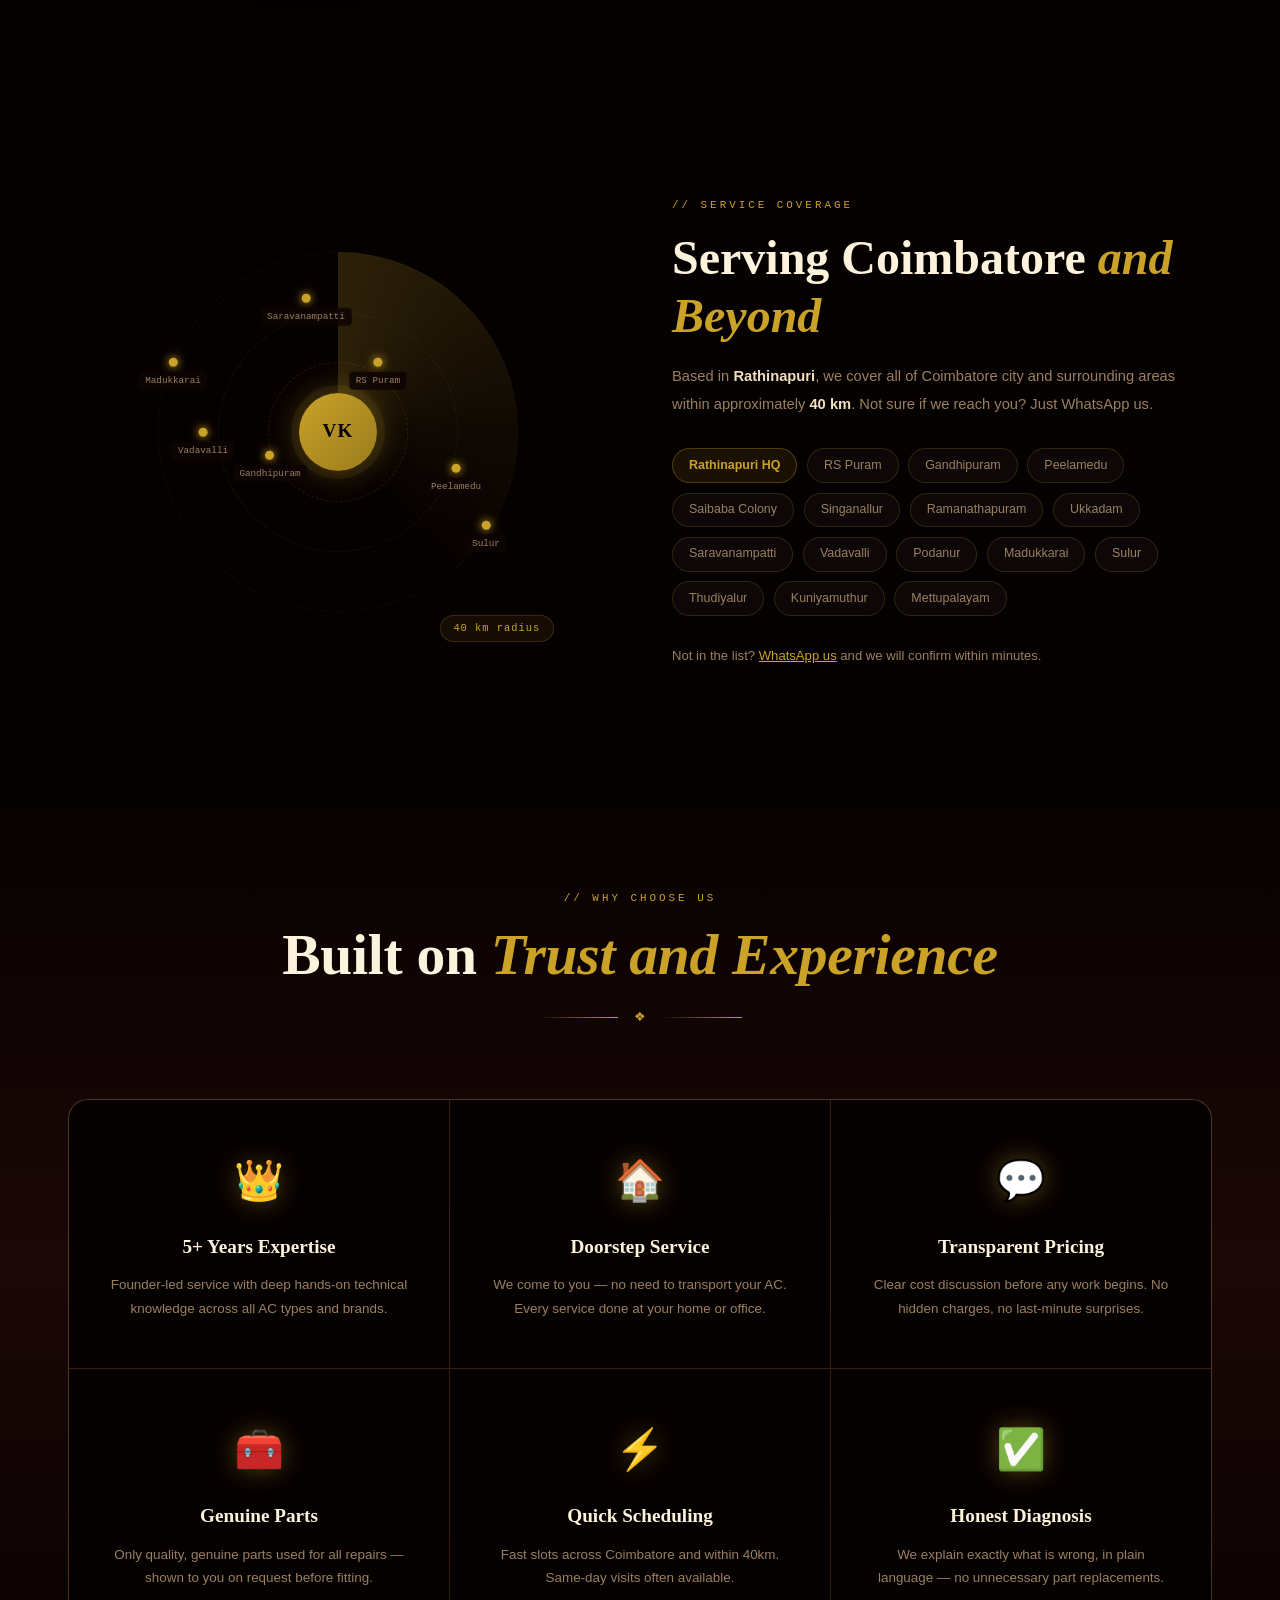
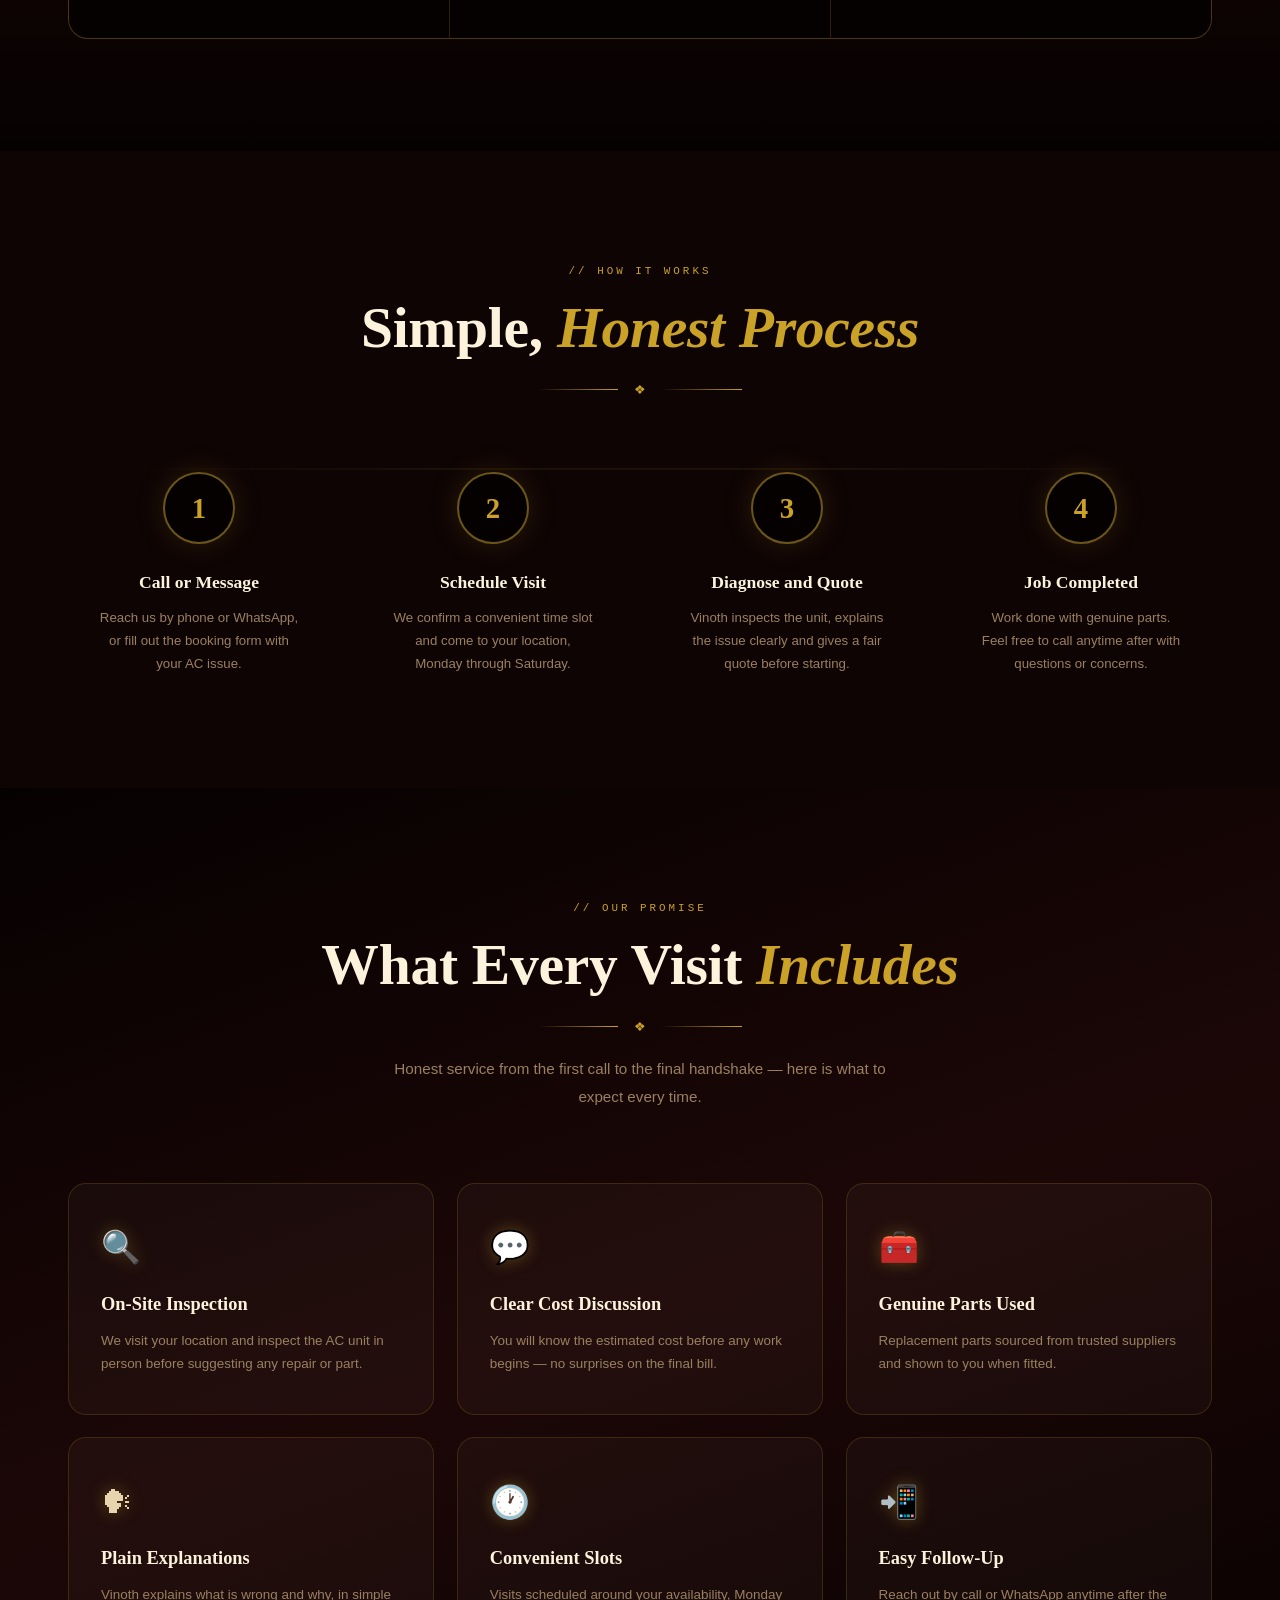
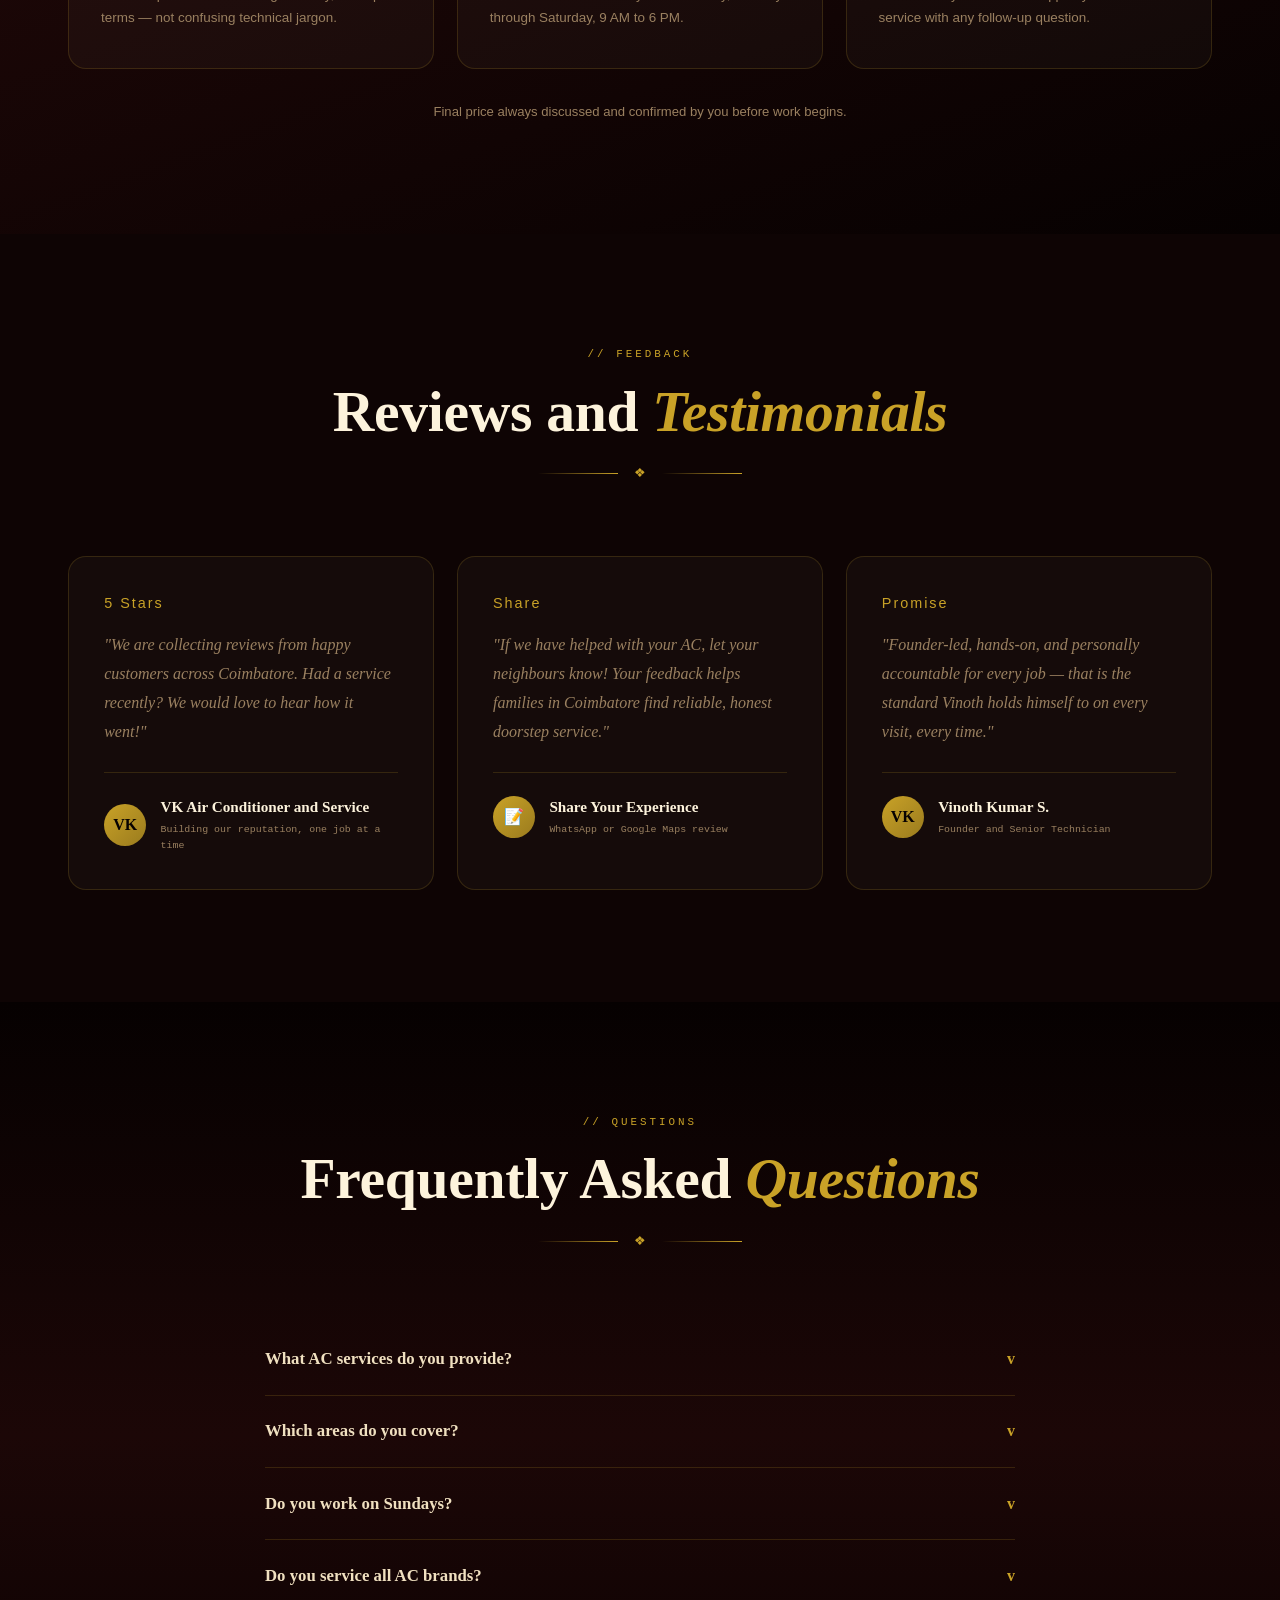
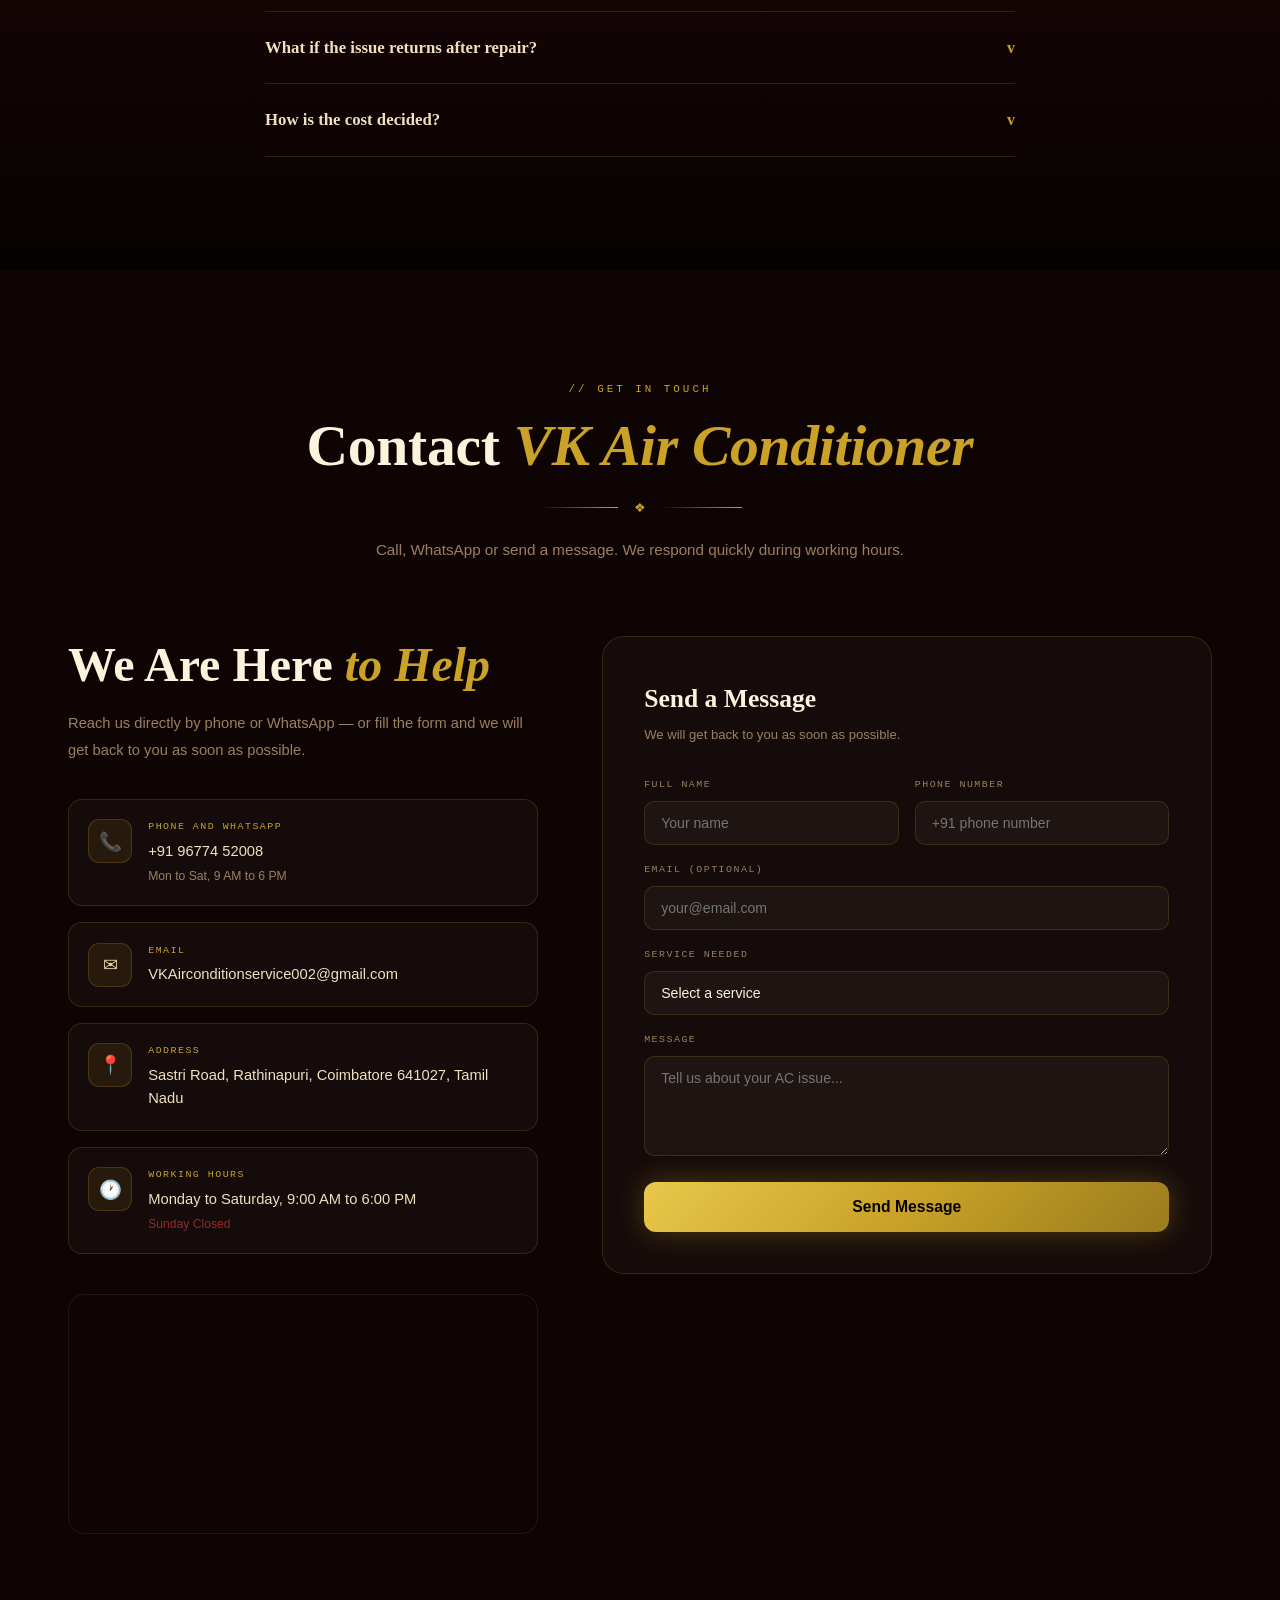
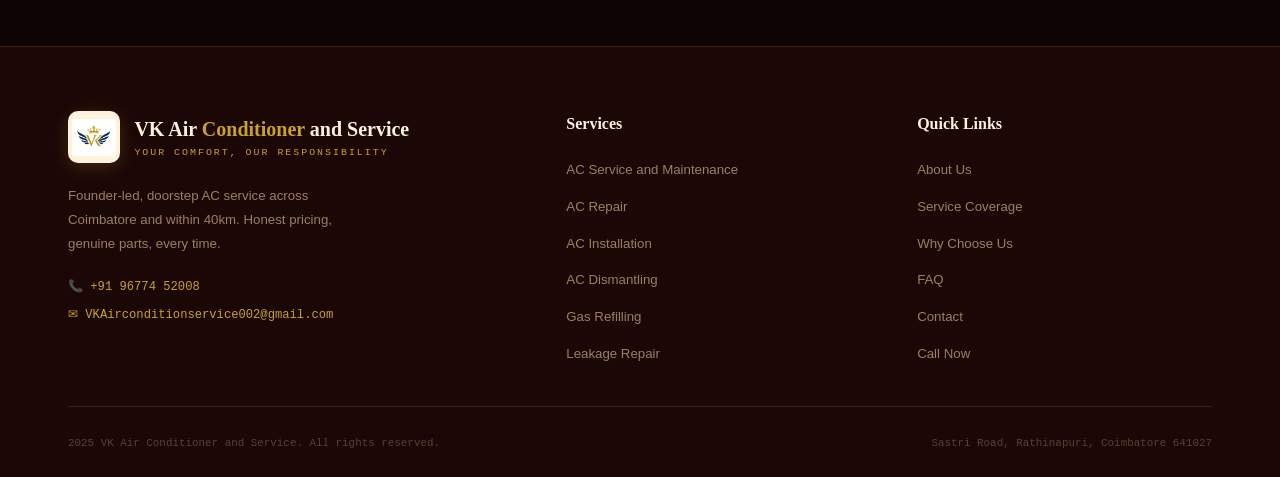
==== commit 2a489620: "Add files via upload" ====
--- a/index.html
+++ b/index.html
@@ -10,7 +10,7 @@
 <meta property="og:image" content="logo.png"/>
 <link rel="icon" type="image/png" href="logo.png"/>
 <link href="https://fonts.googleapis.com/css2?family=Cormorant+Garamond:ital,wght@0,400;0,600;0,700;1,400;1,700&family=Outfit:wght@300;400;500;600;700&family=JetBrains+Mono:wght@400;500&display=swap" rel="stylesheet"/>
-<script type="application/ld+json">{"@context":"https://schema.org","@type":"LocalBusiness","name":"VK Air Conditioner & Service","telephone":"+91-96774-52008","email":"VKAirconditionservice002@gmail.com","slogan":"Your Comfort, Our Responsibility","address":{"@type":"PostalAddress","streetAddress":"Sastri Road, Rathinapuri","addressLocality":"Coimbatore","postalCode":"641027","addressRegion":"Tamil Nadu","addressCountry":"IN"},"openingHoursSpecification":{"@type":"OpeningHoursSpecification","dayOfWeek":["Monday","Tuesday","Wednesday","Thursday","Friday","Saturday"],"opens":"09:00","closes":"18:00"},"founder":{"@type":"Person","name":"Vinoth Kumar S."}}<\/script>
+<script type="application/ld+json">{"@context":"https://schema.org","@type":"LocalBusiness","name":"VK Air Conditioner & Service","telephone":"+91-96774-52008","email":"VKAirconditionservice002@gmail.com","slogan":"Your Comfort, Our Responsibility","address":{"@type":"PostalAddress","streetAddress":"Sastri Road, Rathinapuri","addressLocality":"Coimbatore","postalCode":"641027","addressRegion":"Tamil Nadu","addressCountry":"IN"},"openingHoursSpecification":{"@type":"OpeningHoursSpecification","dayOfWeek":["Monday","Tuesday","Wednesday","Thursday","Friday","Saturday"],"opens":"09:00","closes":"18:00"},"founder":{"@type":"Person","name":"Vinoth Kumar S."}}</script>
 <link rel="stylesheet" href="style.css"/>
 </head>
 <body>
@@ -427,4 +427,4 @@
 
 <script src="script.js"></script>
 </body>
-</html>
+</html>
